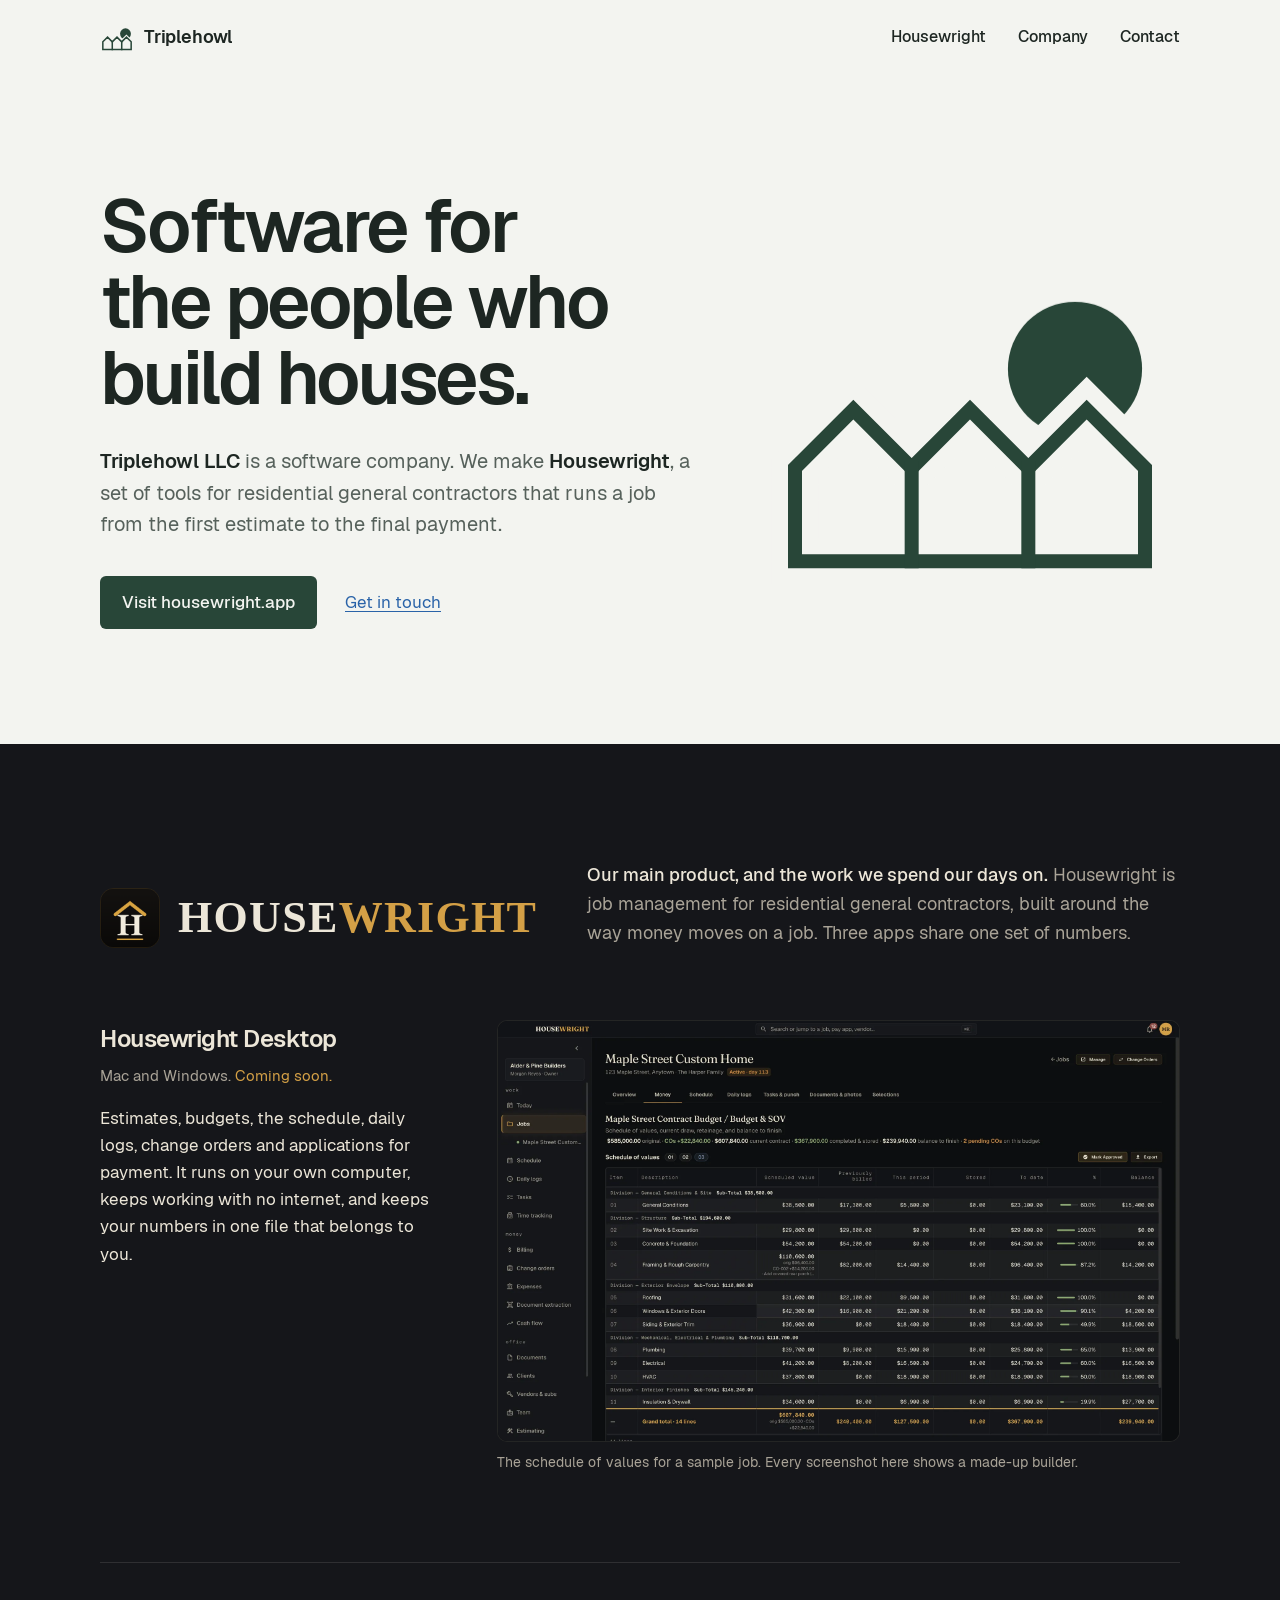
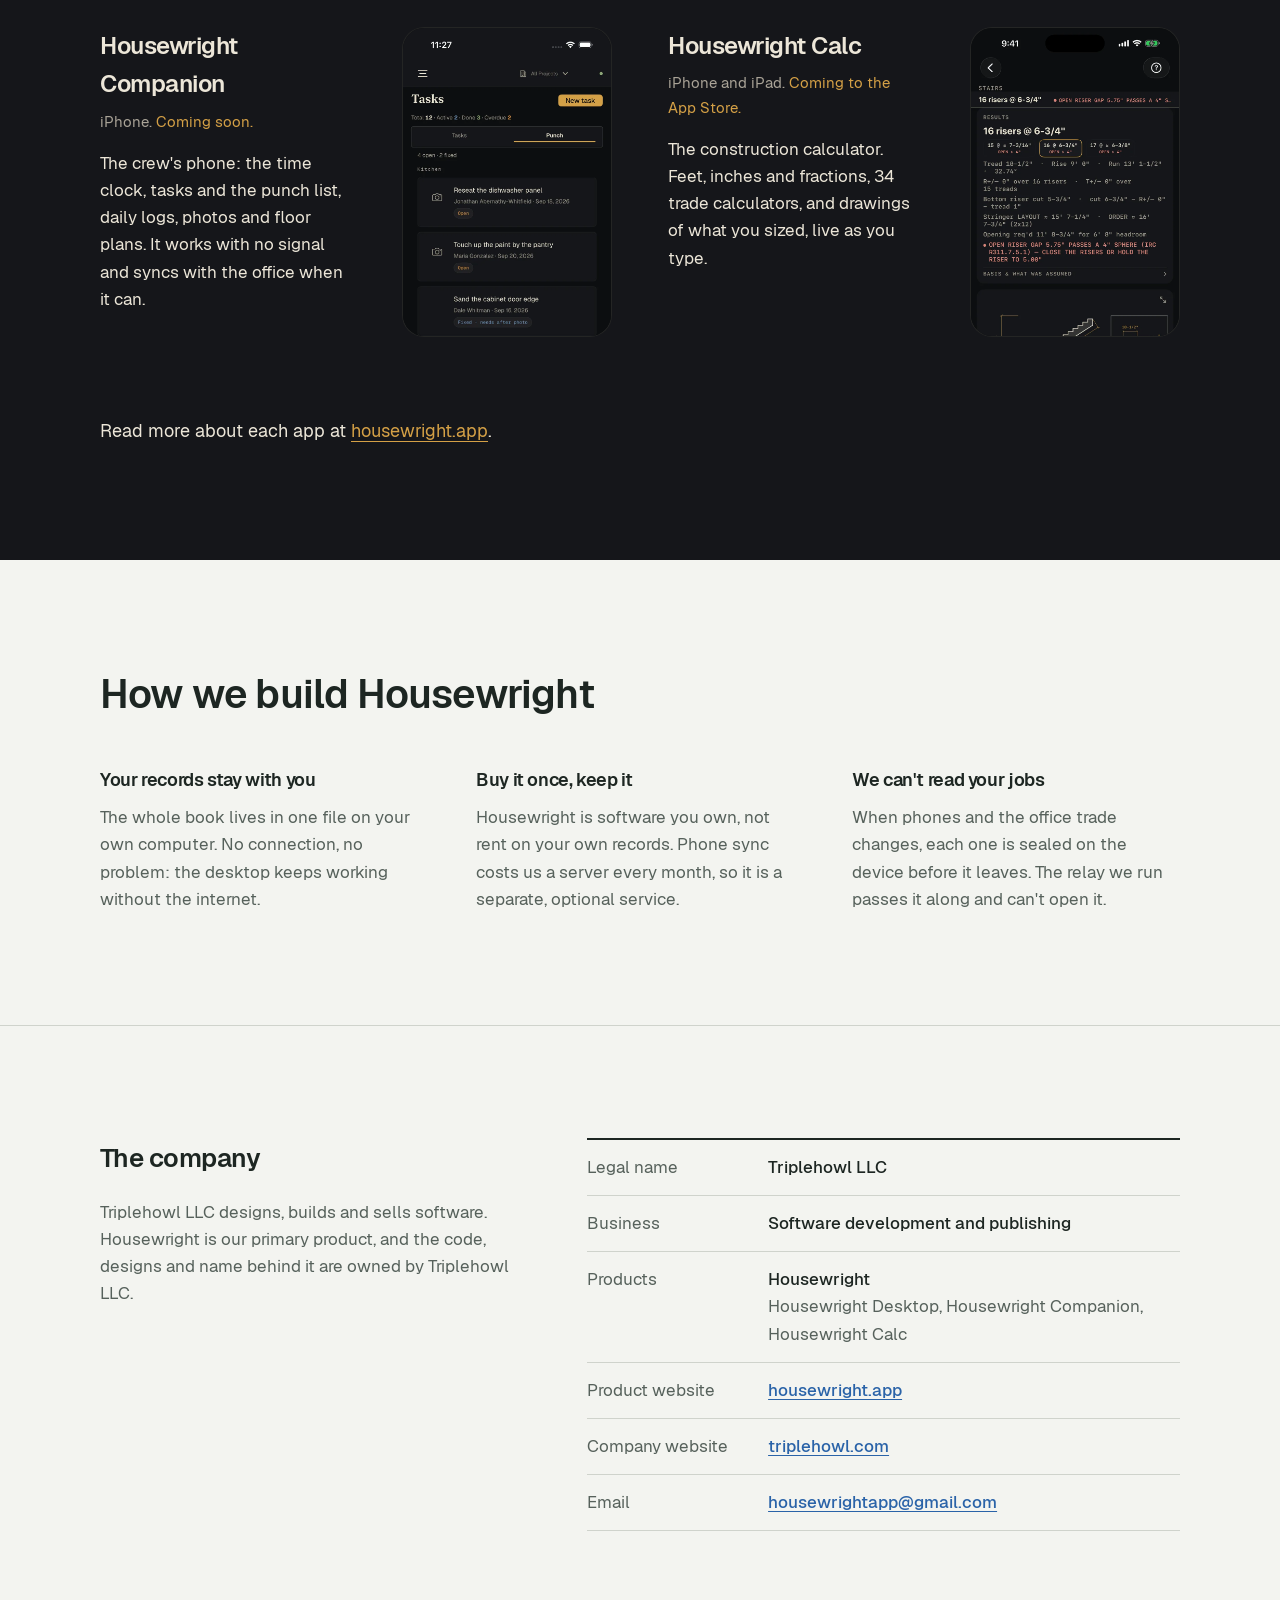
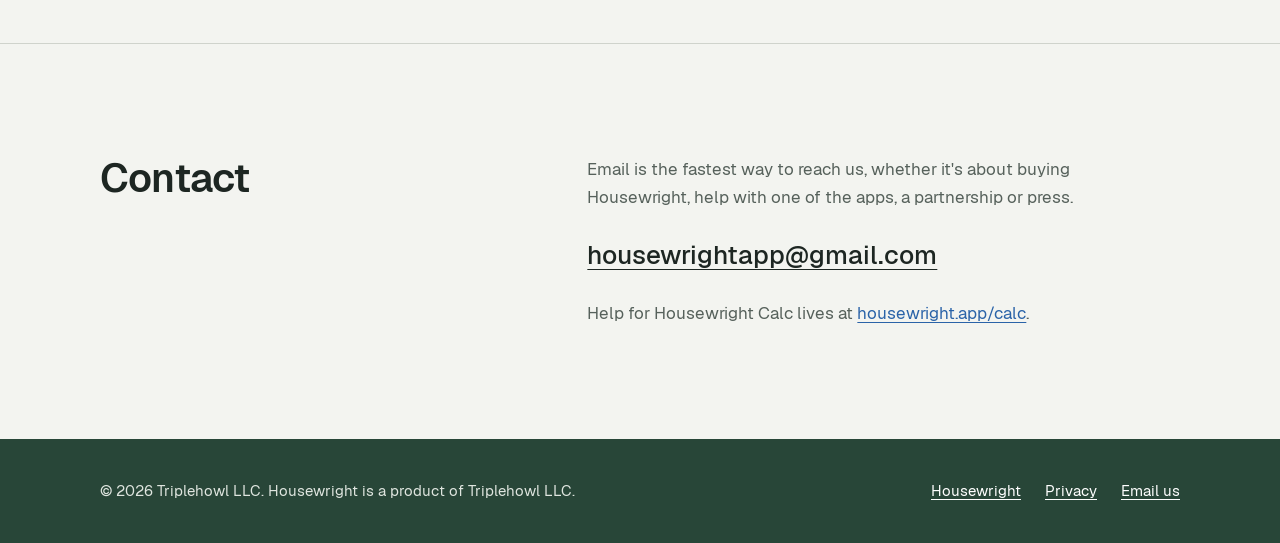
==== index.html @ fd51f8df "Triplehowl LLC company site Co-Authored-By: Claude Opus 5.5 <noreply@anthropic.com>" ====
<!doctype html>
<html lang="en">
<head>
<meta charset="utf-8">
<meta name="viewport" content="width=device-width, initial-scale=1">
<title>Triplehowl LLC, makers of Housewright</title>
<meta name="description" content="Triplehowl LLC is a software company. We make Housewright, job management software for residential general contractors.">
<link rel="canonical" href="https://www.triplehowl.com/">
<link rel="icon" href="assets/favicon.svg" type="image/svg+xml">
<meta property="og:type" content="website">
<meta property="og:site_name" content="Triplehowl LLC">
<meta property="og:title" content="Triplehowl LLC, makers of Housewright">
<meta property="og:description" content="Software for the people who build houses.">
<meta property="og:url" content="https://www.triplehowl.com/">
<link rel="stylesheet" href="assets/site.css">
<script type="application/ld+json">
{
  "@context": "https://schema.org",
  "@type": "Organization",
  "name": "Triplehowl LLC",
  "legalName": "Triplehowl LLC",
  "url": "https://www.triplehowl.com/",
  "email": "housewrightapp@gmail.com",
  "brand": { "@type": "Brand", "name": "Housewright", "url": "https://housewright.app/" }
}
</script>
</head>
<body>
<a class="skip" href="#main">Skip to content</a>

<header class="wrap top">
  <a class="brand" href="./" aria-label="Triplehowl LLC, home">
    <svg class="mark" viewBox="0 0 72 64" aria-hidden="true"><circle class="moon" cx="54" cy="25" r="11.5"/><path class="gap" d="M6 58V42L16 32L26 42L36 32L46 42L56 32L66 42V58Z"/><path class="roofs" d="M6 58V42L16 32L26 42L36 32L46 42L56 32L66 42V58Z"/><path class="walls" d="M26 42V58M46 42V58"/></svg>
    Triplehowl
  </a>
  <nav aria-label="Main">
    <a href="#housewright">Housewright</a>
    <a href="#company">Company</a>
    <a href="#contact">Contact</a>
  </nav>
</header>

<main id="main">
  <section class="wrap hero">
    <div>
      <h1>Software for the people who build houses.</h1>
      <p class="lead"><strong>Triplehowl LLC</strong> is a software company. We make <strong>Housewright</strong>, a set of tools for residential general contractors that runs a job from the first estimate to the final payment.</p>
      <div class="actions">
        <a class="button" href="https://housewright.app/">Visit housewright.app</a>
        <a href="#contact">Get in touch</a>
      </div>
    </div>
    <svg class="mark hero-mark" viewBox="0 0 72 64" role="img" aria-label="The Triplehowl mark: three houses with the moon rising behind them">
      <circle class="moon" cx="54" cy="25" r="11.5"/><path class="gap" d="M6 58V42L16 32L26 42L36 32L46 42L56 32L66 42V58Z"/>
      <path class="roofs" pathLength="1" d="M6 58V42L16 32L26 42L36 32L46 42L56 32L66 42V58Z"/>
      <path class="walls" pathLength="1" d="M26 42V58M46 42V58"/>
    </svg>
  </section>

  <section class="hw" id="housewright" aria-labelledby="hw-title">
    <div class="wrap">
      <div class="hw-intro">
        <div class="hw-head">
          <img src="assets/img/housewright-icon.png" width="60" height="60" alt="">
          <h2 class="wordmark" id="hw-title">House<span>wright</span></h2>
        </div>
        <p><strong>Our main product, and the work we spend our days on.</strong> Housewright is job management for residential general contractors, built around the way money moves on a job. Three apps share one set of numbers.</p>
      </div>

      <article class="product product-desktop">
        <div>
          <h3>Housewright Desktop</h3>
          <p class="meta">Mac and Windows. <span class="soon">Coming soon.</span></p>
          <p class="desc">Estimates, budgets, the schedule, daily logs, change orders and applications for payment. It runs on your own computer, keeps working with no internet, and keeps your numbers in one file that belongs to you.</p>
        </div>
        <div>
          <figure class="shot"><img src="assets/img/hw-desktop-sov.webp" width="2200" height="1358" alt="Housewright Desktop showing the schedule of values for a sample custom home: scheduled value, previous billing, this period and balance to finish for each line."></figure>
          <p class="caption">The schedule of values for a sample job. Every screenshot here shows a made-up builder.</p>
        </div>
      </article>

      <div class="phones">
        <article class="product product-phone">
          <div>
            <h3>Housewright Companion</h3>
            <p class="meta">iPhone. <span class="soon">Coming soon.</span></p>
            <p class="desc">The crew's phone: the time clock, tasks and the punch list, daily logs, photos and floor plans. It works with no signal and syncs with the office when it can.</p>
          </div>
          <figure class="shot"><img src="assets/img/hw-companion-punch.webp" width="800" height="1739" loading="lazy" alt="Housewright Companion on iPhone showing a punch list grouped by room."></figure>
        </article>
        <article class="product product-phone">
          <div>
            <h3>Housewright Calc</h3>
            <p class="meta">iPhone and iPad. <span class="soon">Coming to the App Store.</span></p>
            <p class="desc">The construction calculator. Feet, inches and fractions, 34 trade calculators, and drawings of what you sized, live as you type.</p>
          </div>
          <figure class="shot"><img src="assets/img/hw-calc-stairs.webp" width="800" height="1738" loading="lazy" alt="Housewright Calc on iPhone laying out a stair: 16 risers at 6-3/4 inches, with the stringer drawn and dimensioned."></figure>
        </article>
      </div>

      <p class="hw-more">Read more about each app at <a href="https://housewright.app/">housewright.app</a>.</p>
    </div>
  </section>

  <section class="section" aria-labelledby="how-title">
    <div class="wrap">
      <h2 id="how-title">How we build Housewright</h2>
      <div class="beliefs">
        <div>
          <h3>Your records stay with you</h3>
          <p>The whole book lives in one file on your own computer. No connection, no problem: the desktop keeps working without the internet.</p>
        </div>
        <div>
          <h3>Buy it once, keep it</h3>
          <p>Housewright is software you own, not rent on your own records. Phone sync costs us a server every month, so it is a separate, optional service.</p>
        </div>
        <div>
          <h3>We can't read your jobs</h3>
          <p>When phones and the office trade changes, each one is sealed on the device before it leaves. The relay we run passes it along and can't open it.</p>
        </div>
      </div>
    </div>
  </section>

  <section class="section" id="company" aria-labelledby="company-title">
    <div class="wrap company">
      <div class="intro">
        <h2 id="company-title">The company</h2>
        <p>Triplehowl LLC designs, builds and sells software. Housewright is our primary product, and the code, designs and name behind it are owned by Triplehowl LLC.</p>
      </div>
      <dl class="record">
        <div><dt>Legal name</dt><dd>Triplehowl LLC</dd></div>
        <div><dt>Business</dt><dd>Software development and publishing</dd></div>
        <div><dt>Products</dt><dd>Housewright<span>Housewright Desktop, Housewright Companion, Housewright Calc</span></dd></div>
        <div><dt>Product website</dt><dd><a href="https://housewright.app/">housewright.app</a></dd></div>
        <div><dt>Company website</dt><dd><a href="https://www.triplehowl.com/">triplehowl.com</a></dd></div>
        <div><dt>Email</dt><dd><a href="mailto:housewrightapp@gmail.com">housewrightapp@gmail.com</a></dd></div>
      </dl>
    </div>
  </section>

  <section class="section" id="contact" aria-labelledby="contact-title">
    <div class="wrap contact">
      <h2 id="contact-title">Contact</h2>
      <div>
        <p>Email is the fastest way to reach us, whether it's about buying Housewright, help with one of the apps, a partnership or press.</p>
        <a class="email" href="mailto:housewrightapp@gmail.com">housewrightapp@gmail.com</a>
        <p style="margin-top:24px">Help for Housewright Calc lives at <a href="https://housewright.app/calc/">housewright.app/calc</a>.</p>
      </div>
    </div>
  </section>
</main>

<footer class="foot">
  <div class="wrap">
    <p>© 2026 Triplehowl LLC. Housewright is a product of Triplehowl LLC.</p>
    <ul>
      <li><a href="https://housewright.app/">Housewright</a></li>
      <li><a href="privacy.html">Privacy</a></li>
      <li><a href="mailto:housewrightapp@gmail.com">Email us</a></li>
    </ul>
  </div>
</footer>
</body>
</html>
---- assets/site.css ----
@font-face { font-family: "Geist"; src: url("fonts/Geist-400.woff2") format("woff2"); font-weight: 400; font-display: swap; }
@font-face { font-family: "Geist"; src: url("fonts/Geist-500.woff2") format("woff2"); font-weight: 500; font-display: swap; }
@font-face { font-family: "Geist"; src: url("fonts/Geist-600.woff2") format("woff2"); font-weight: 600; font-display: swap; }

:root {
  --paper: #f3f4f0;
  --ink: #1d2622;
  --spruce: #284638;
  --muted: #56615b;
  --rule: #cfd3cc;
  --chalk: #2a63a8;
  /* Housewright's own palette, used only inside its section */
  --hw-bg: #15161a;
  --hw-raise: #1d1e23;
  --hw-text: #ece6d8;
  --hw-muted: #a9a397;
  --hw-ochre: #d4a046;
  --gutter: clamp(16px, 4vw, 40px);
  --max: 1160px;
}

*, *::before, *::after { box-sizing: border-box; }
html { -webkit-text-size-adjust: 100%; scroll-behavior: smooth; }
body {
  margin: 0;
  background: var(--paper);
  color: var(--ink);
  font: 400 1.0625rem/1.6 "Geist", system-ui, -apple-system, "Segoe UI", sans-serif;
  -webkit-font-smoothing: antialiased;
}
img { display: block; max-width: 100%; height: auto; }
a { color: var(--chalk); text-underline-offset: 0.2em; text-decoration-thickness: 1px; }
a:hover { text-decoration-thickness: 2px; }
:focus-visible { outline: 2px solid var(--chalk); outline-offset: 3px; border-radius: 2px; }
h1, h2, h3 { margin: 0; font-weight: 600; letter-spacing: -0.02em; text-wrap: balance; }
p { margin: 0; }

.wrap { max-width: var(--max); margin: 0 auto; padding-inline: var(--gutter); }

.skip { position: absolute; left: -999px; top: 8px; background: var(--ink); color: var(--paper); padding: 8px 14px; z-index: 10; }
.skip:focus { left: 8px; }

/* Header */
.top { display: flex; align-items: center; justify-content: space-between; gap: 24px; padding-block: 22px; }
.brand { display: inline-flex; align-items: center; gap: 10px; color: var(--ink); text-decoration: none; font-weight: 600; font-size: 1.125rem; letter-spacing: -0.01em; }
.brand svg { width: 34px; height: auto; }
.top nav { display: flex; gap: clamp(14px, 3vw, 32px); }
.top nav a { color: var(--ink); text-decoration: none; font-weight: 500; font-size: 0.975rem; }
.top nav a:hover { color: var(--chalk); }

/* The mark: three houses and the moon behind them */
.mark .moon { fill: var(--spruce); }
.mark .roofs, .mark .walls { fill: none; stroke: var(--spruce); stroke-width: 3.2; stroke-linejoin: miter; stroke-linecap: square; }
/* the paper-colored line under the roofs cuts the moon, so the roof reads in front of it */
.mark .gap { fill: var(--paper); stroke: var(--paper); stroke-width: 8; stroke-linejoin: miter; }

/* Hero */
.hero { display: grid; grid-template-columns: minmax(0, 7fr) minmax(0, 5fr); align-items: center; gap: 48px; padding-block: clamp(48px, 9vw, 120px) clamp(56px, 9vw, 128px); }
.hero h1 { font-size: clamp(2.5rem, 6.2vw, 4.6rem); line-height: 1.03; letter-spacing: -0.035em; max-width: 13ch; }
.lead { margin-top: 28px; font-size: clamp(1.125rem, 1.6vw, 1.3rem); line-height: 1.55; color: var(--muted); max-width: 36em; }
.lead strong { color: var(--ink); font-weight: 600; }
.actions { margin-top: 36px; display: flex; flex-wrap: wrap; align-items: center; gap: 14px 28px; }
.button { display: inline-block; background: var(--spruce); color: var(--paper); text-decoration: none; font-weight: 500; padding: 13px 22px; border-radius: 6px; }
.button:hover { background: var(--ink); }
.hero-mark { width: 100%; max-width: 420px; justify-self: end; }
.hero-mark .roofs, .hero-mark .walls { stroke-width: 2.4; }

@media (prefers-reduced-motion: no-preference) {
  .hero-mark .roofs, .hero-mark .walls { stroke-dasharray: 1; stroke-dashoffset: 1; animation: scribe 1.5s cubic-bezier(.65, 0, .25, 1) .25s forwards; }
  .hero-mark .walls { animation-delay: 1.35s; animation-duration: .5s; }
  .hero-mark .moon { opacity: 0; transform: translateY(9px); transform-box: fill-box; animation: rise 1.1s cubic-bezier(.2, .7, .2, 1) 1.5s forwards; }
}
@keyframes scribe { to { stroke-dashoffset: 0; } }
@keyframes rise { to { opacity: 1; transform: none; } }

/* Housewright */
.hw { background: var(--hw-bg); color: var(--hw-text); padding-block: clamp(64px, 9vw, 120px); }
.hw a { color: var(--hw-ochre); }
.hw :focus-visible { outline-color: var(--hw-ochre); }
.hw-head { display: flex; align-items: center; gap: 18px; }
.hw-head img { width: 60px; height: 60px; border-radius: 14px; }
.wordmark { font: 700 clamp(1.9rem, 4vw, 2.75rem)/1 Georgia, "Times New Roman", serif; letter-spacing: 0.03em; text-transform: uppercase; }
.wordmark span { color: var(--hw-ochre); }
.hw-intro { display: grid; grid-template-columns: minmax(0, 5fr) minmax(0, 7fr); gap: 32px 64px; align-items: end; margin-bottom: clamp(40px, 6vw, 72px); }
.hw-intro p { color: var(--hw-muted); font-size: 1.15rem; max-width: 38em; }
.hw-intro p strong { color: var(--hw-text); font-weight: 500; }

.product { display: grid; gap: 28px 56px; }
.product h3 { font-size: 1.5rem; }
.meta { margin-top: 6px; color: var(--hw-muted); font-size: 0.95rem; }
.meta .soon { color: var(--hw-ochre); }
.product .desc { margin-top: 16px; color: var(--hw-text); max-width: 34em; }
.shot { margin: 0; border-radius: 10px; overflow: hidden; border: 1px solid rgba(236, 230, 216, 0.1); background: #0d0e10; }
.product-desktop { grid-template-columns: minmax(0, 4fr) minmax(0, 8fr); align-items: start; }
.phones { display: grid; grid-template-columns: 1fr 1fr; gap: 56px; margin-top: clamp(48px, 7vw, 88px); padding-top: clamp(40px, 6vw, 64px); border-top: 1px solid rgba(236, 230, 216, 0.12); }
.product-phone { grid-template-columns: minmax(0, 1fr) minmax(150px, 210px); align-items: start; }
.product-phone .shot { border-radius: 22px; aspect-ratio: 800 / 1180; }
.product-phone .shot img { width: 100%; height: 100%; object-fit: cover; object-position: top; }
.caption { margin-top: 10px; font-size: 0.85rem; color: var(--hw-muted); }
.hw-more { margin-top: clamp(48px, 7vw, 80px); font-size: 1.1rem; }

/* How we build it */
.section { padding-block: clamp(64px, 9vw, 112px); }
.section + .section { border-top: 1px solid var(--rule); }
.section > .wrap > h2 { font-size: clamp(1.75rem, 3.2vw, 2.5rem); line-height: 1.12; max-width: 20ch; }
.beliefs { display: grid; grid-template-columns: repeat(3, minmax(0, 1fr)); gap: 40px 48px; margin-top: 48px; }
.beliefs h3 { font-size: 1.15rem; }
.beliefs p { margin-top: 10px; color: var(--muted); }

/* Company record */
.company { display: grid; grid-template-columns: minmax(0, 5fr) minmax(0, 7fr); gap: 40px 64px; }
.company .intro p { margin-top: 20px; color: var(--muted); max-width: 32em; }
.record { margin: 0; border-top: 2px solid var(--ink); }
.record div { display: grid; grid-template-columns: minmax(130px, 2fr) minmax(0, 5fr); gap: 16px; padding-block: 14px; border-bottom: 1px solid var(--rule); }
.record dt { color: var(--muted); }
.record dd { margin: 0; font-weight: 500; overflow-wrap: anywhere; }
.record dd span { display: block; font-weight: 400; color: var(--muted); }

/* Contact */
.contact { display: grid; grid-template-columns: minmax(0, 5fr) minmax(0, 7fr); gap: 32px 64px; align-items: start; }
.contact p { color: var(--muted); max-width: 34em; }
.contact p + p { margin-top: 16px; }
.email { display: inline-block; margin-top: 24px; font-size: clamp(1.25rem, 2.4vw, 1.6rem); font-weight: 500; color: var(--ink); overflow-wrap: anywhere; }

/* Footer */
.foot { background: var(--spruce); color: #dfe5df; padding-block: 40px; font-size: 0.95rem; }
.foot .wrap { display: flex; flex-wrap: wrap; justify-content: space-between; gap: 16px 32px; }
.foot a { color: #ffffff; }
.foot ul { list-style: none; margin: 0; padding: 0; display: flex; flex-wrap: wrap; gap: 8px 24px; }
.foot :focus-visible { outline-color: #ffffff; }

/* Plain document pages (privacy) */
.doc { padding-block: clamp(40px, 7vw, 96px); max-width: 44rem; }
.doc h1 { font-size: clamp(2.25rem, 5vw, 3.25rem); letter-spacing: -0.03em; }
.doc .updated { margin-top: 12px; color: var(--muted); }
.doc h2 { font-size: 1.25rem; margin-top: 40px; }
.doc p, .doc ul { margin-top: 12px; }
.doc li + li { margin-top: 6px; }

@media (max-width: 900px) {
  .hero { grid-template-columns: 1fr; gap: 32px; }
  .hero-mark { order: -1; justify-self: start; max-width: 160px; }
  .hw-intro, .product-desktop, .company, .contact { grid-template-columns: 1fr; }
  .phones { grid-template-columns: 1fr; gap: 56px; }
  .beliefs { grid-template-columns: 1fr; gap: 32px; }
}
@media (max-width: 520px) {
  .top { flex-direction: column; align-items: flex-start; gap: 12px; }
  .product-phone { grid-template-columns: 1fr; }
  .product-phone .shot { max-width: 240px; }
  .record div { grid-template-columns: 1fr; gap: 2px; }
}
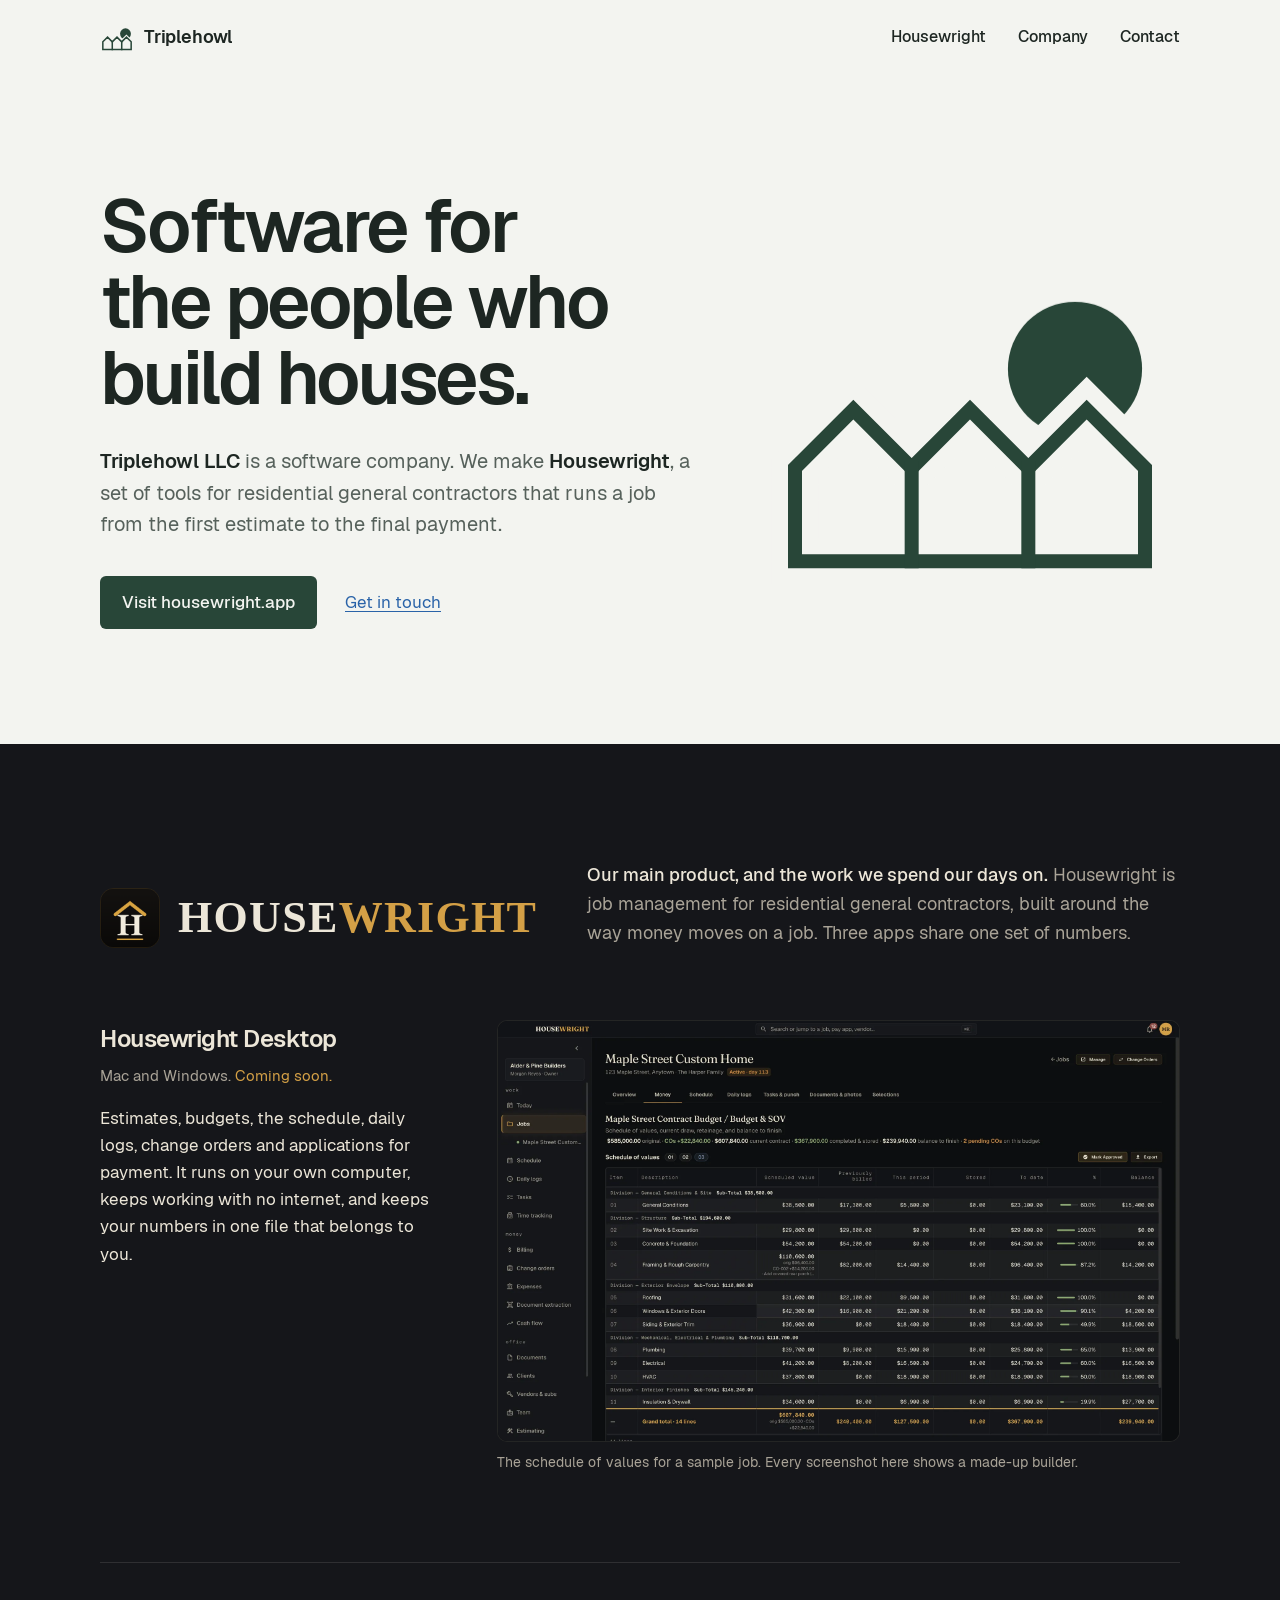
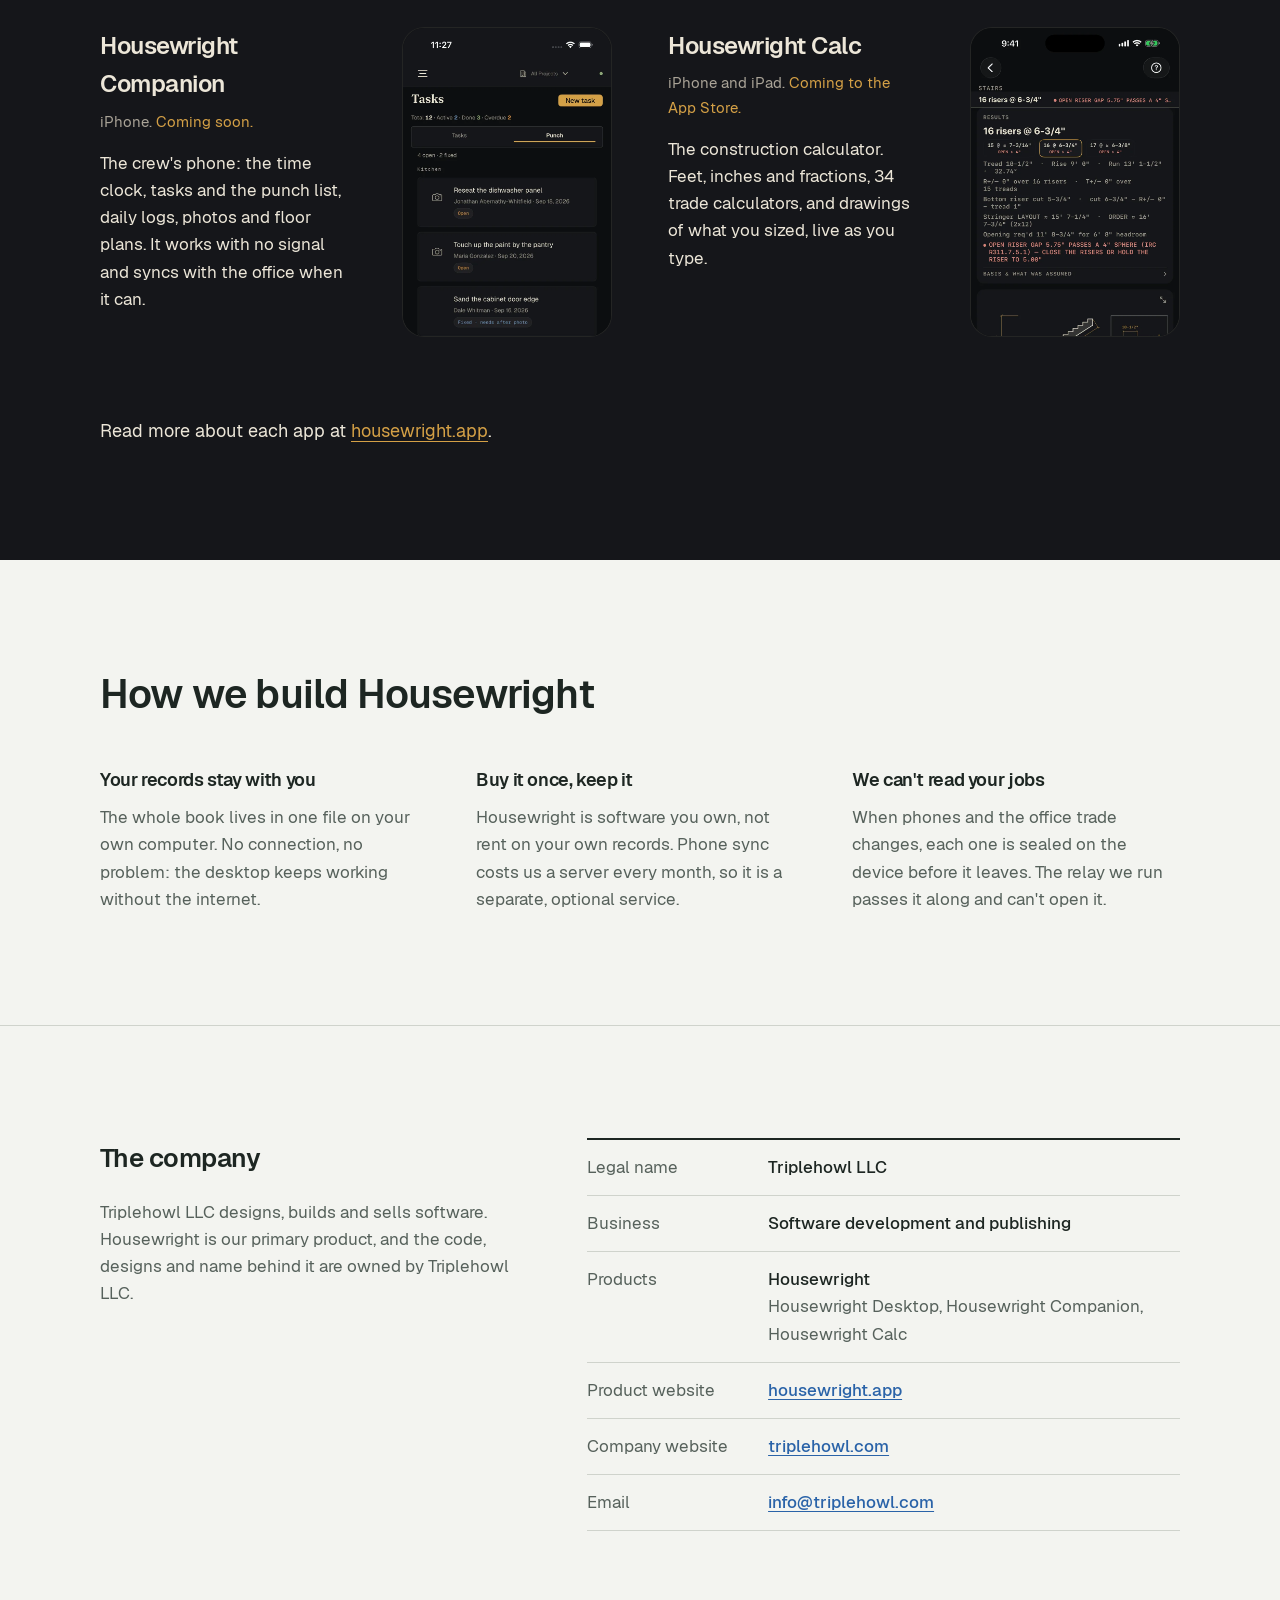
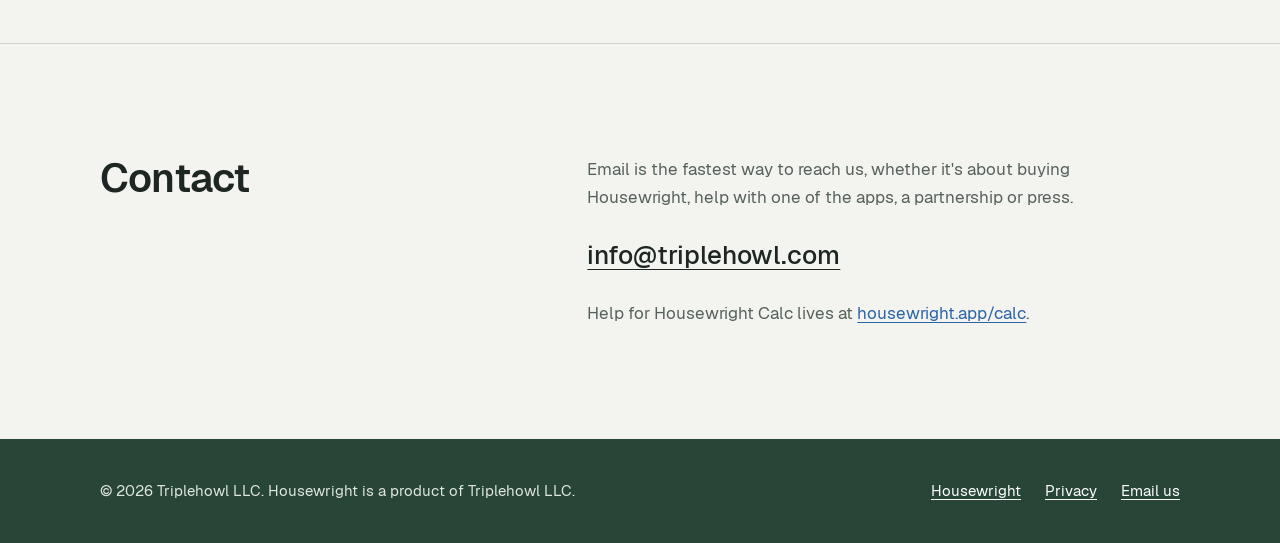
==== commit 5573425a: "Contact email is info@triplehowl.com Co-Authored-By: Claude Opus 5.5 <noreply@anthropic.com>" ====
--- a/index.html
+++ b/index.html
@@ -20,7 +20,7 @@
   "name": "Triplehowl LLC",
   "legalName": "Triplehowl LLC",
   "url": "https://www.triplehowl.com/",
-  "email": "housewrightapp@gmail.com",
+  "email": "info@triplehowl.com",
   "brand": { "@type": "Brand", "name": "Housewright", "url": "https://housewright.app/" }
 }
 </script>
@@ -134,7 +134,7 @@
         <div><dt>Products</dt><dd>Housewright<span>Housewright Desktop, Housewright Companion, Housewright Calc</span></dd></div>
         <div><dt>Product website</dt><dd><a href="https://housewright.app/">housewright.app</a></dd></div>
         <div><dt>Company website</dt><dd><a href="https://www.triplehowl.com/">triplehowl.com</a></dd></div>
-        <div><dt>Email</dt><dd><a href="mailto:housewrightapp@gmail.com">housewrightapp@gmail.com</a></dd></div>
+        <div><dt>Email</dt><dd><a href="mailto:info@triplehowl.com">info@triplehowl.com</a></dd></div>
       </dl>
     </div>
   </section>
@@ -144,7 +144,7 @@
       <h2 id="contact-title">Contact</h2>
       <div>
         <p>Email is the fastest way to reach us, whether it's about buying Housewright, help with one of the apps, a partnership or press.</p>
-        <a class="email" href="mailto:housewrightapp@gmail.com">housewrightapp@gmail.com</a>
+        <a class="email" href="mailto:info@triplehowl.com">info@triplehowl.com</a>
         <p style="margin-top:24px">Help for Housewright Calc lives at <a href="https://housewright.app/calc/">housewright.app/calc</a>.</p>
       </div>
     </div>
@@ -157,7 +157,7 @@
     <ul>
       <li><a href="https://housewright.app/">Housewright</a></li>
       <li><a href="privacy.html">Privacy</a></li>
-      <li><a href="mailto:housewrightapp@gmail.com">Email us</a></li>
+      <li><a href="mailto:info@triplehowl.com">Email us</a></li>
     </ul>
   </div>
 </footer>
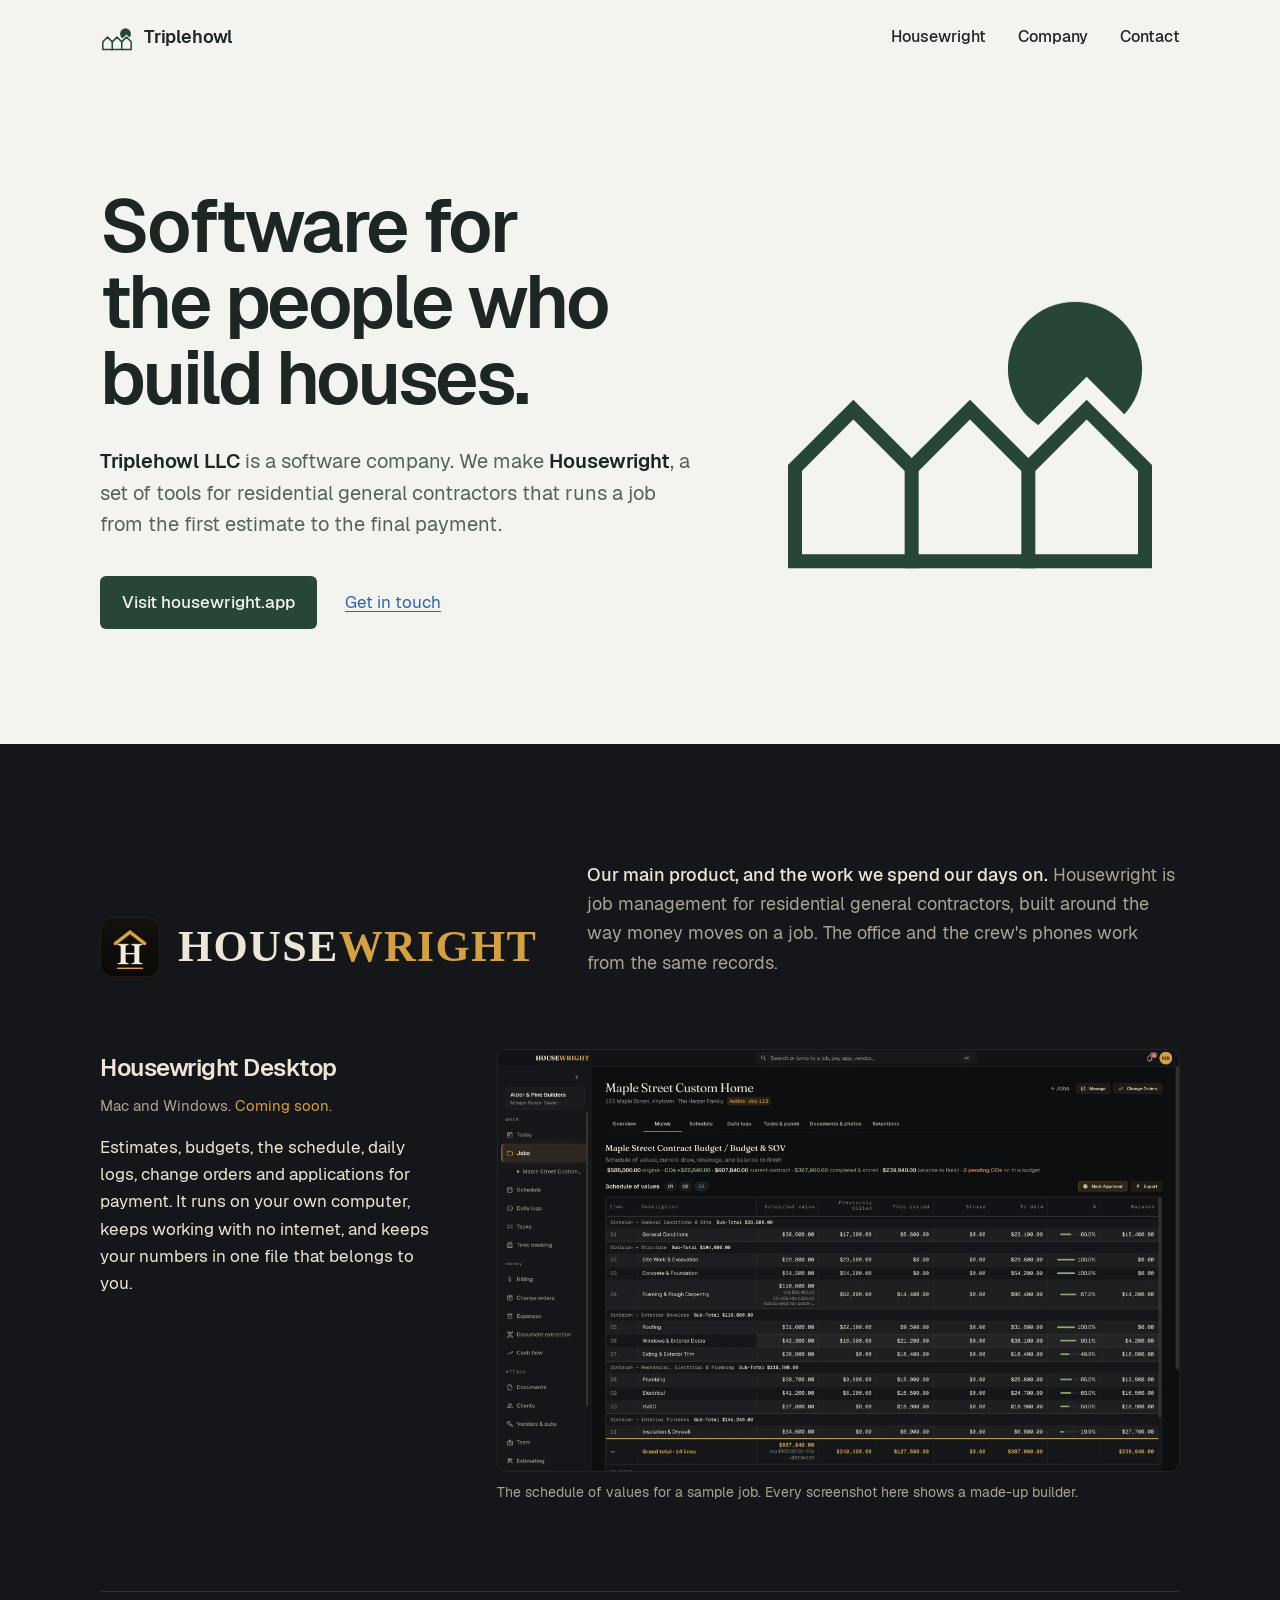
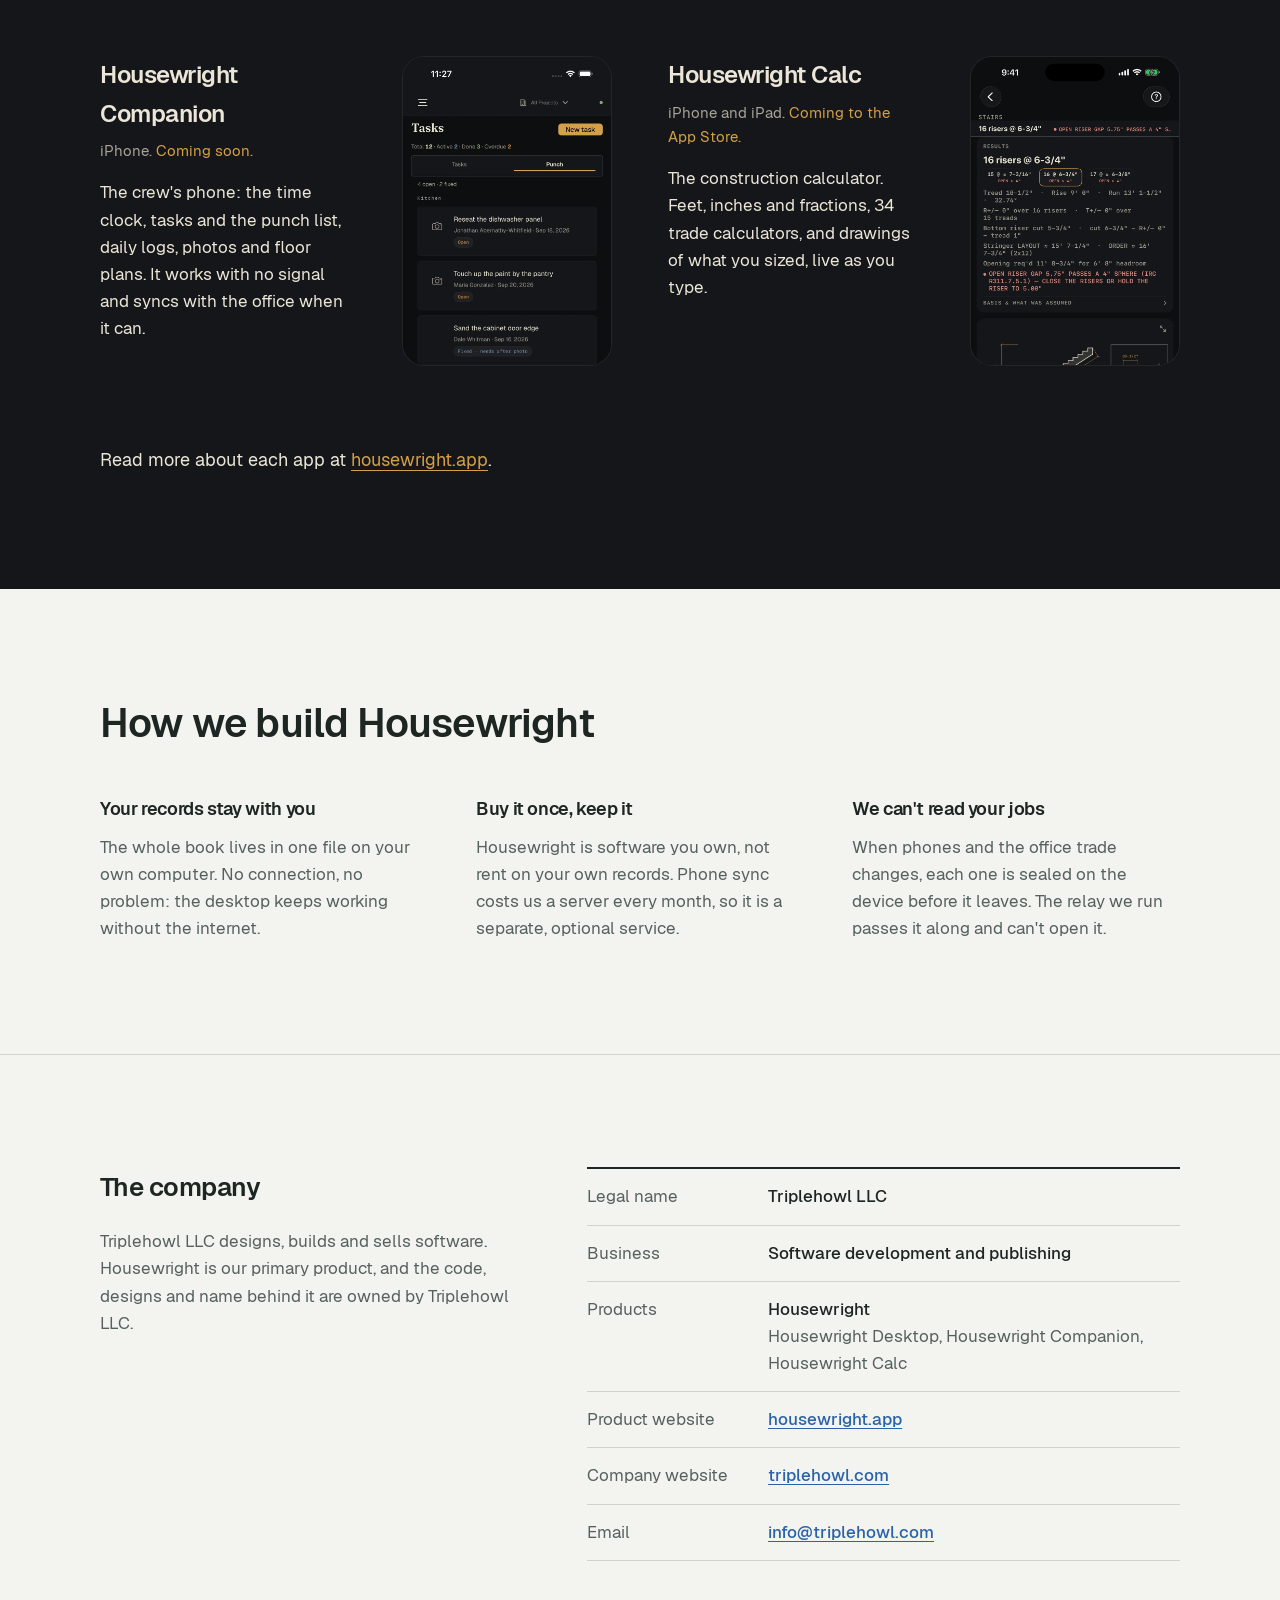
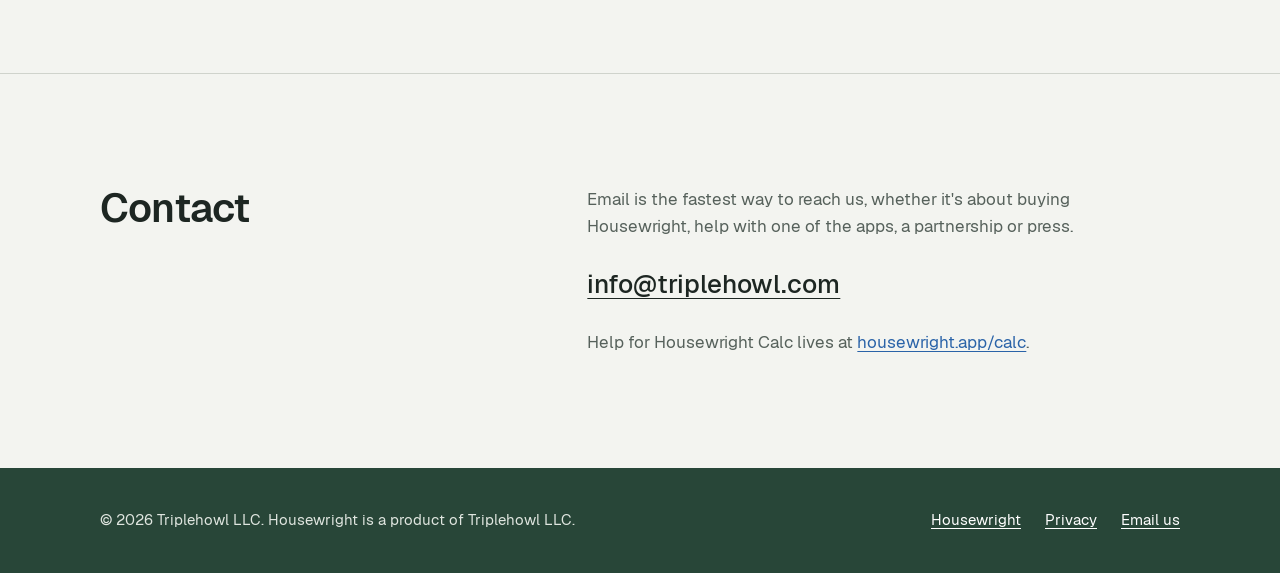
==== commit 9dfe630c: "Calc doesn't share job records; say what does Co-Authored-By: Claude Opus 5.5 <noreply@anthropic.com" ====
--- a/index.html
+++ b/index.html
@@ -64,7 +64,7 @@
           <img src="assets/img/housewright-icon.png" width="60" height="60" alt="">
           <h2 class="wordmark" id="hw-title">House<span>wright</span></h2>
         </div>
-        <p><strong>Our main product, and the work we spend our days on.</strong> Housewright is job management for residential general contractors, built around the way money moves on a job. Three apps share one set of numbers.</p>
+        <p><strong>Our main product, and the work we spend our days on.</strong> Housewright is job management for residential general contractors, built around the way money moves on a job. The office and the crew's phones work from the same records.</p>
       </div>
 
       <article class="product product-desktop">
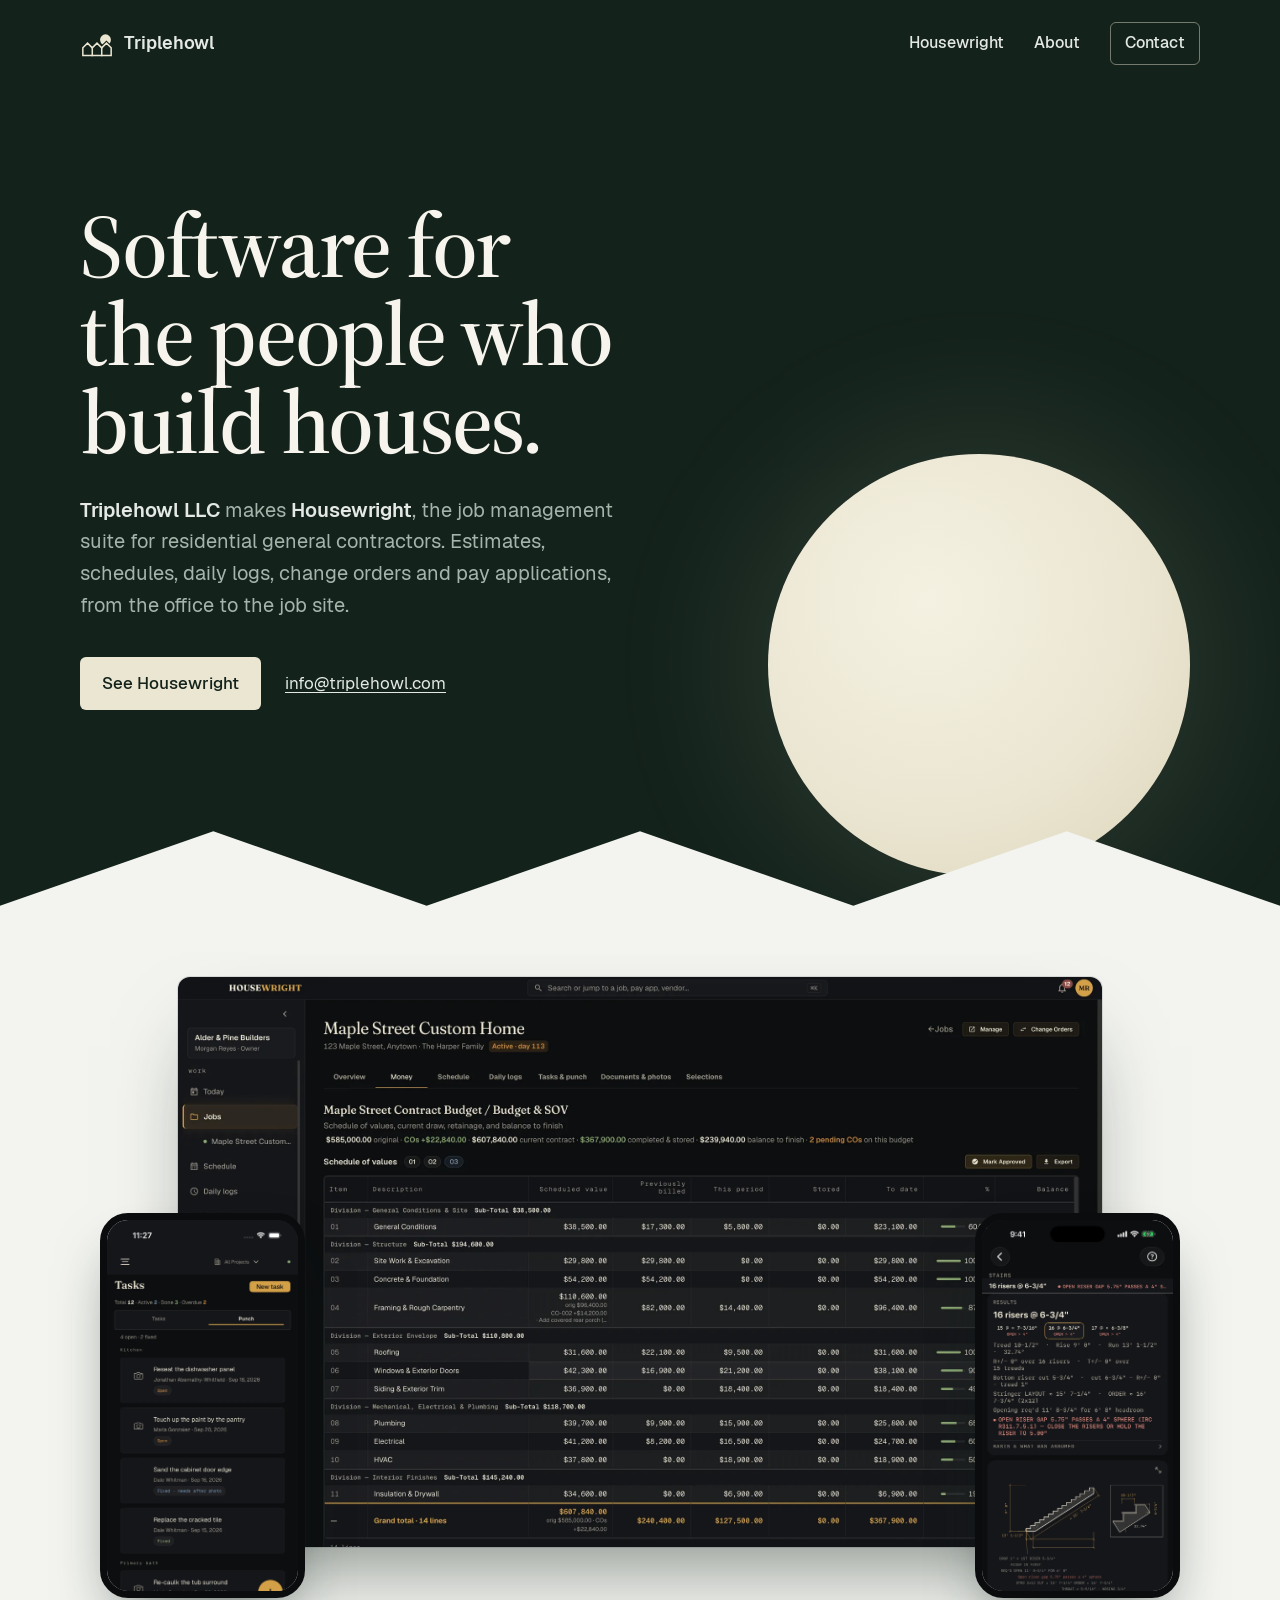
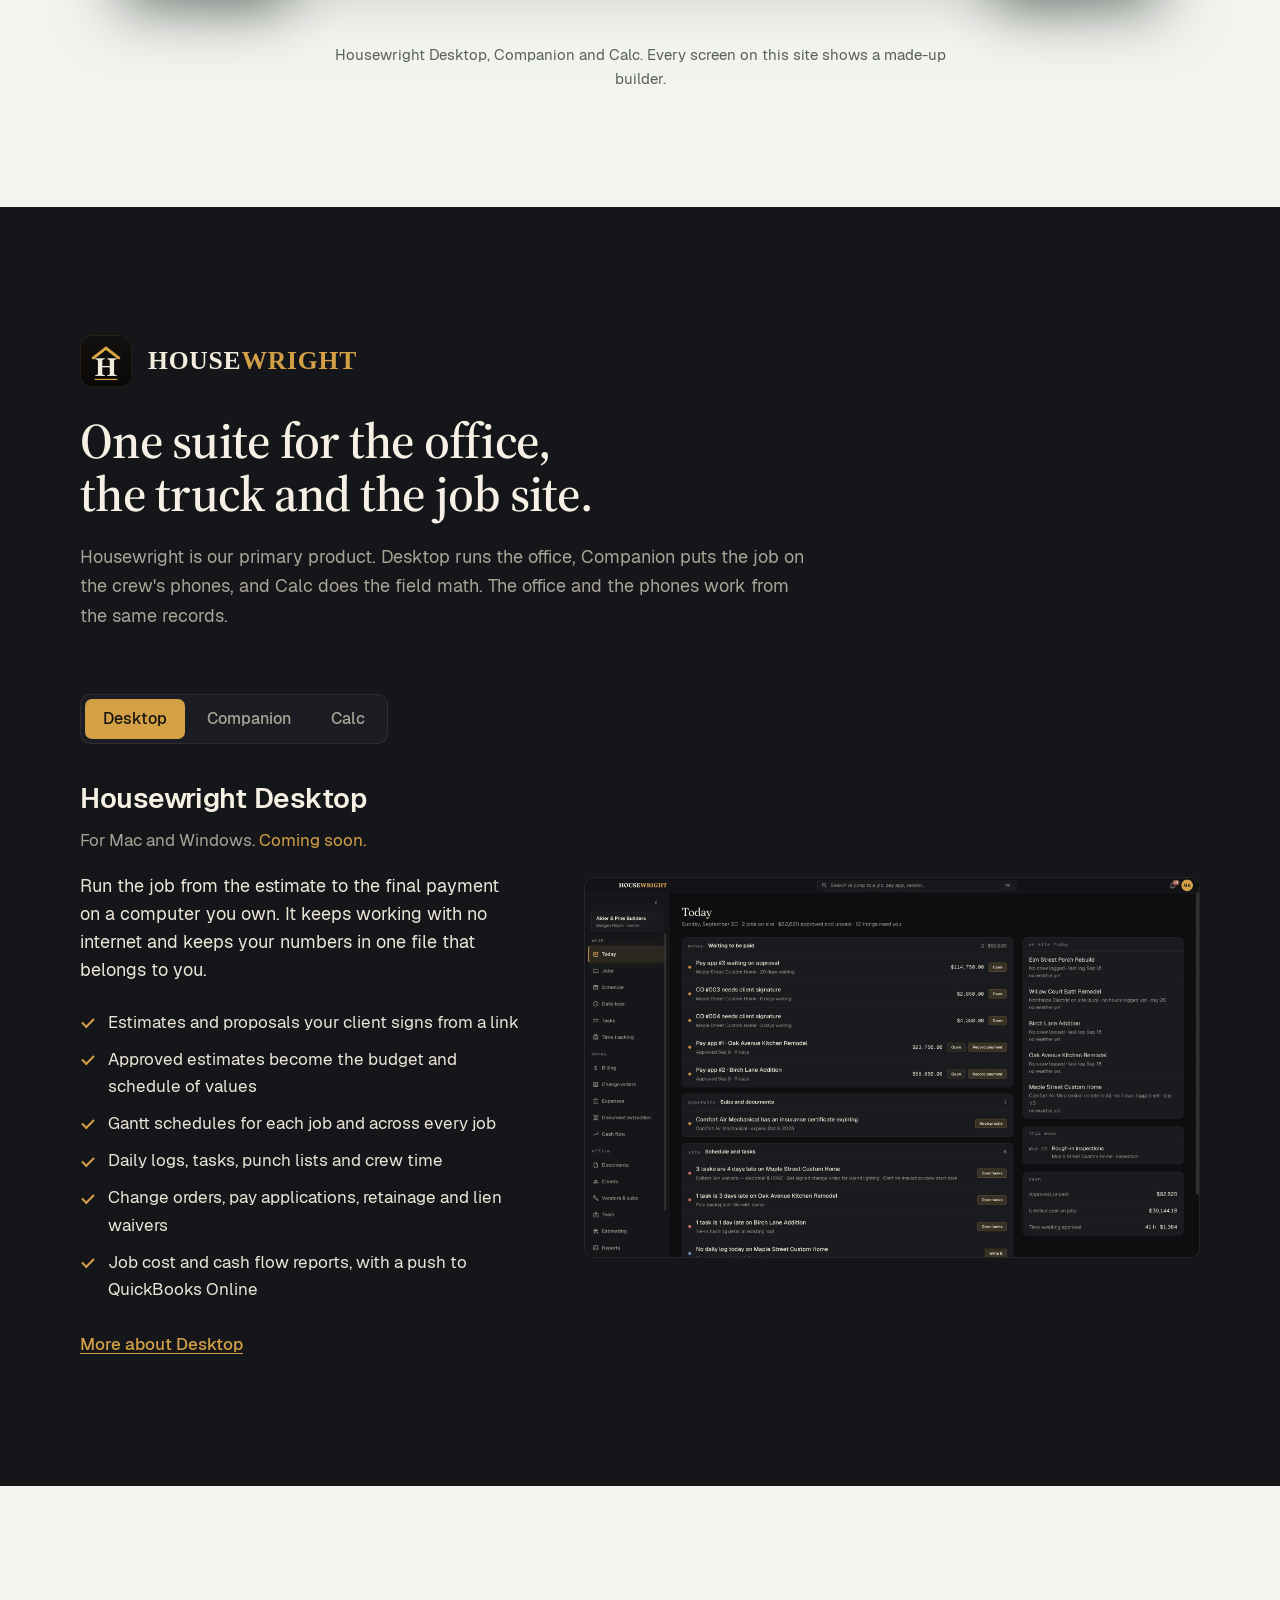
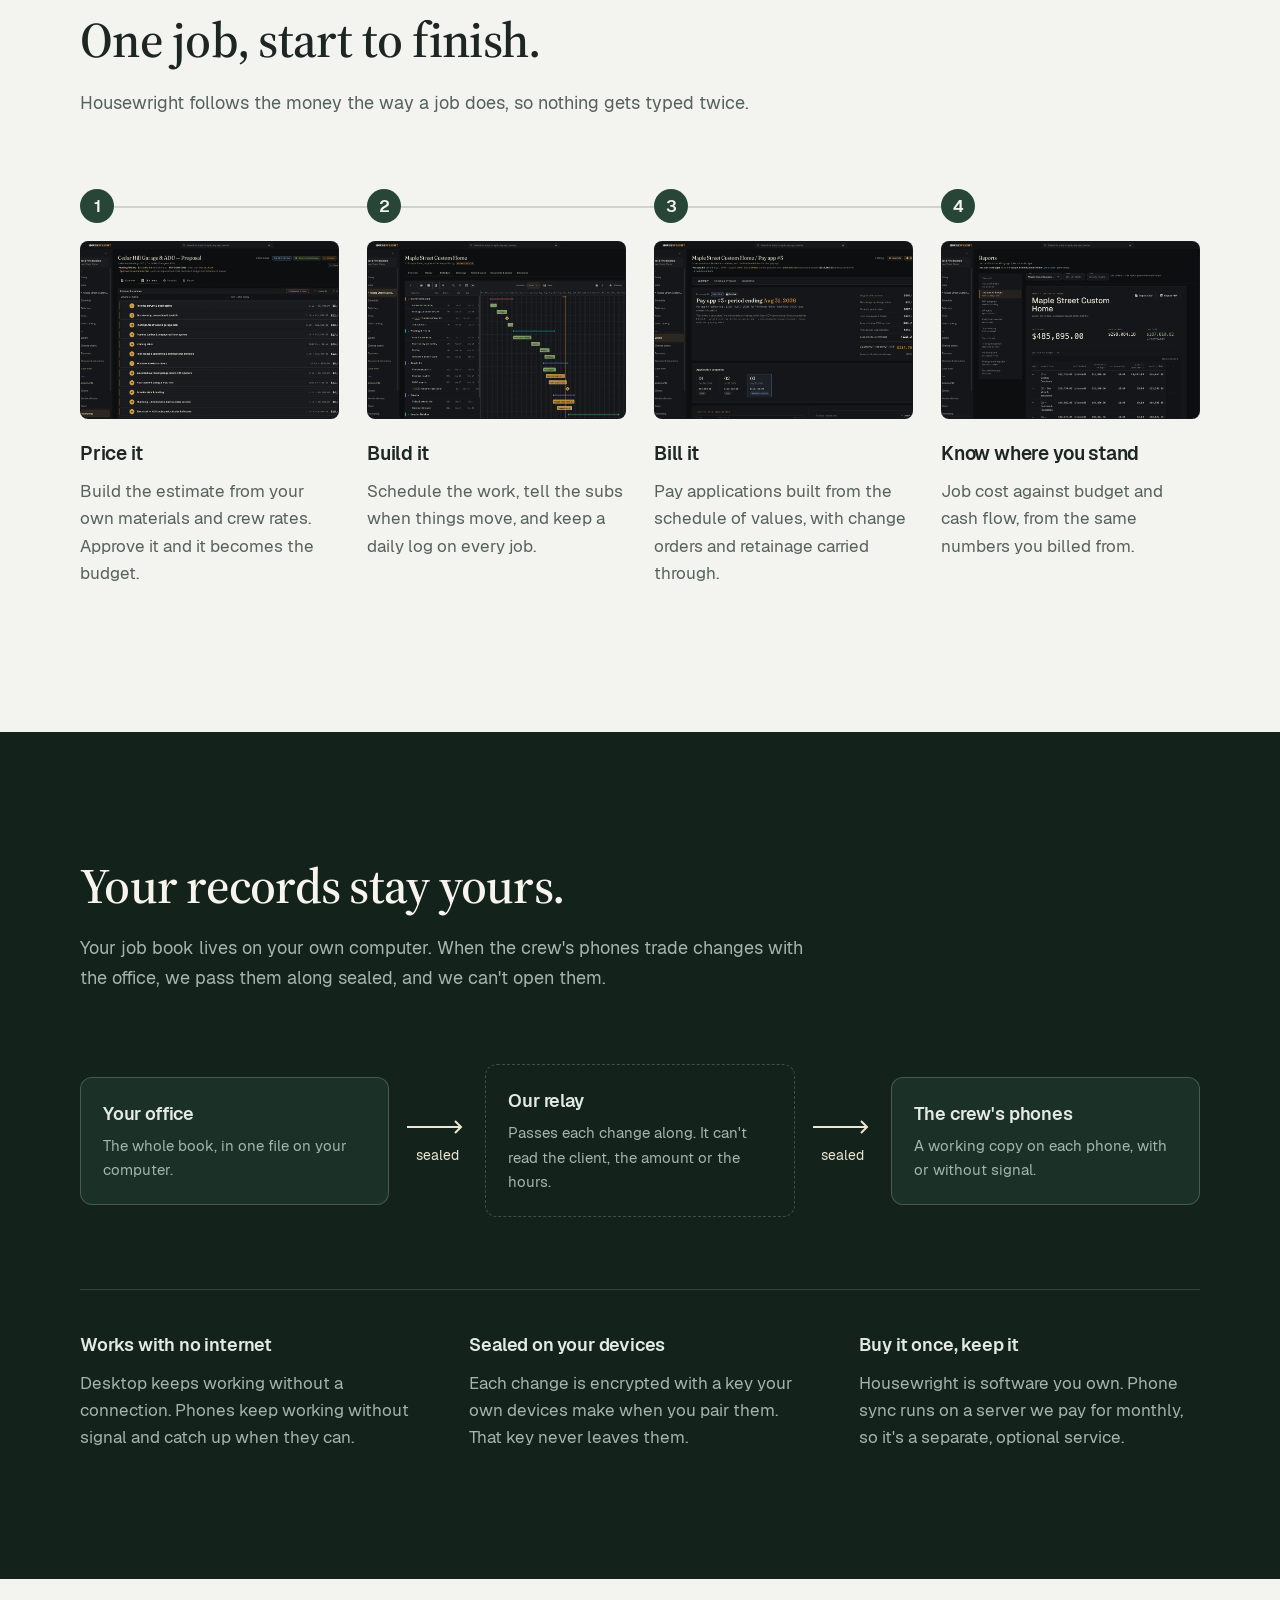
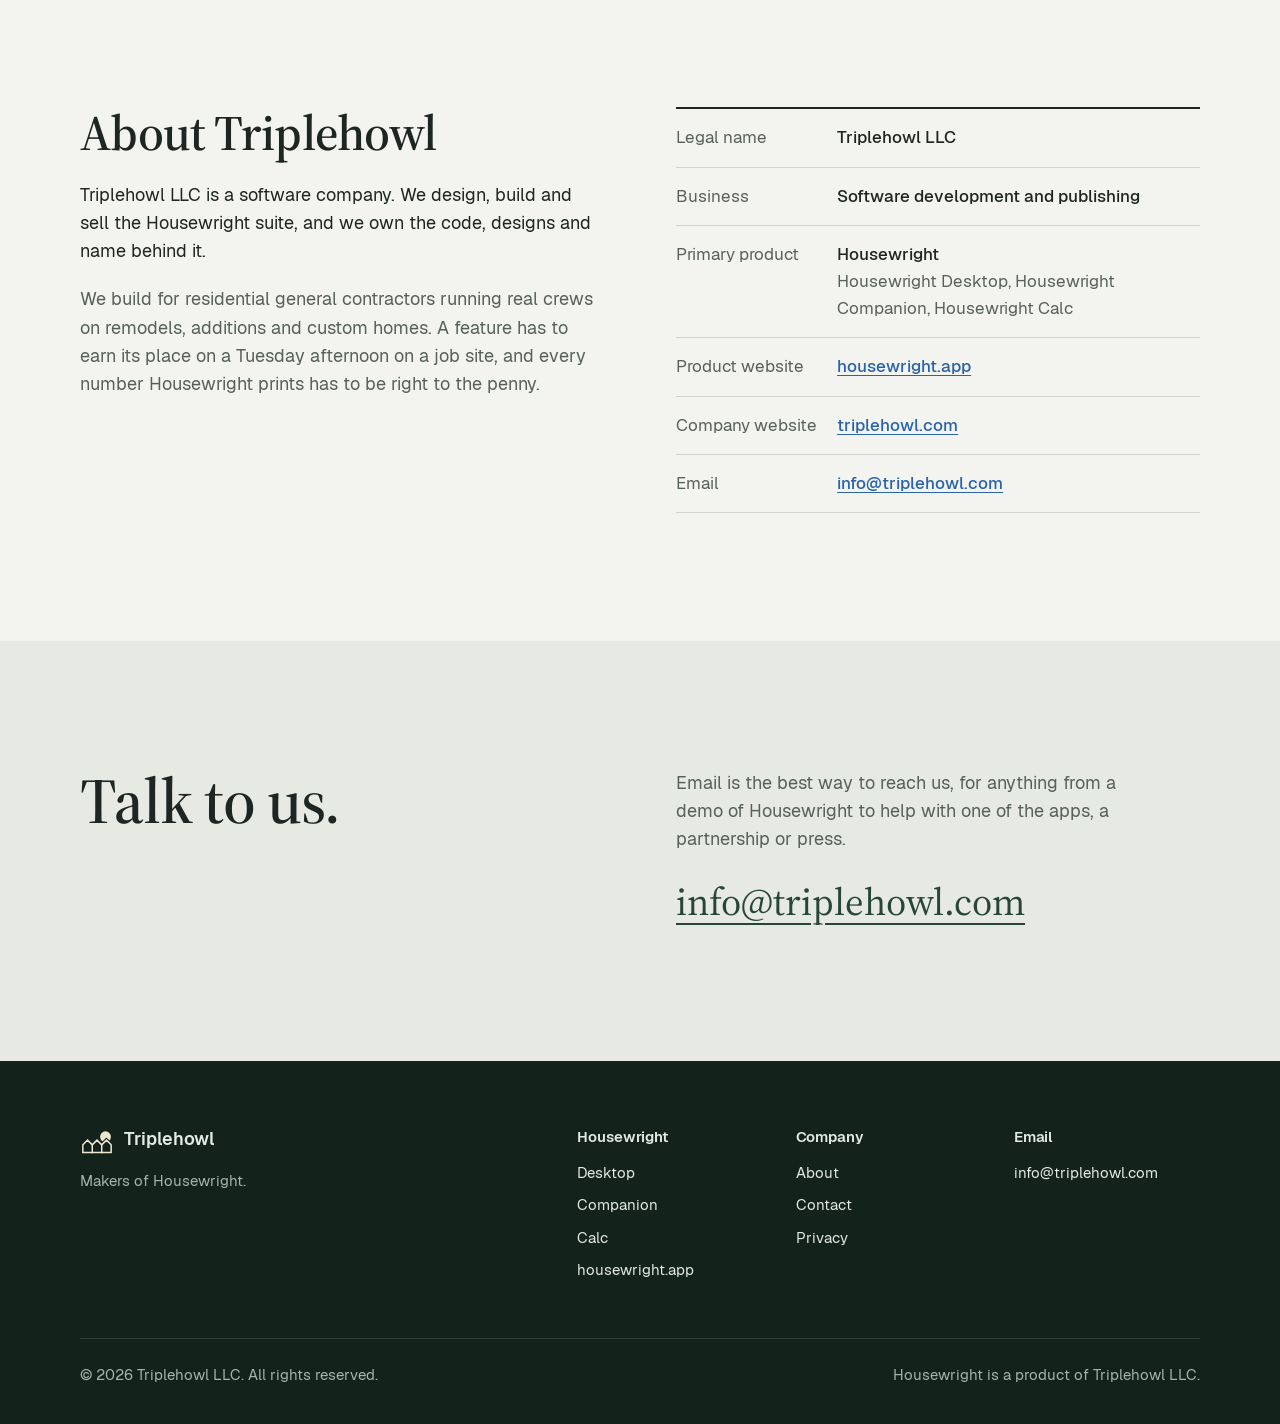
==== commit eb1488e3: "v2 demo: night-sky hero, app tour, start-to-finish, data band, about Co-Authored-By: Claude Opus 5.5" ====
--- a/index.html
+++ b/index.html
@@ -4,9 +4,10 @@
 <meta charset="utf-8">
 <meta name="viewport" content="width=device-width, initial-scale=1">
 <title>Triplehowl LLC, makers of Housewright</title>
-<meta name="description" content="Triplehowl LLC is a software company. We make Housewright, job management software for residential general contractors.">
+<meta name="description" content="Triplehowl LLC is a software company. We make Housewright, the job management suite for residential general contractors.">
 <link rel="canonical" href="https://www.triplehowl.com/">
 <link rel="icon" href="assets/favicon.svg" type="image/svg+xml">
+<meta name="theme-color" content="#13221b">
 <meta property="og:type" content="website">
 <meta property="og:site_name" content="Triplehowl LLC">
 <meta property="og:title" content="Triplehowl LLC, makers of Housewright">
@@ -24,114 +25,194 @@
   "brand": { "@type": "Brand", "name": "Housewright", "url": "https://housewright.app/" }
 }
 </script>
+<script src="assets/site.js" defer></script>
 </head>
 <body>
 <a class="skip" href="#main">Skip to content</a>
 
-<header class="wrap top">
-  <a class="brand" href="./" aria-label="Triplehowl LLC, home">
-    <svg class="mark" viewBox="0 0 72 64" aria-hidden="true"><circle class="moon" cx="54" cy="25" r="11.5"/><path class="gap" d="M6 58V42L16 32L26 42L36 32L46 42L56 32L66 42V58Z"/><path class="roofs" d="M6 58V42L16 32L26 42L36 32L46 42L56 32L66 42V58Z"/><path class="walls" d="M26 42V58M46 42V58"/></svg>
-    Triplehowl
-  </a>
-  <nav aria-label="Main">
-    <a href="#housewright">Housewright</a>
-    <a href="#company">Company</a>
-    <a href="#contact">Contact</a>
-  </nav>
-</header>
+<div class="night hero">
+  <header class="wrap top">
+    <a class="brand" href="./" aria-label="Triplehowl LLC, home">
+      <svg class="mark" viewBox="0 0 72 64" aria-hidden="true"><circle class="moon" cx="54" cy="25" r="11.5"/><path class="gap" d="M6 58V42L16 32L26 42L36 32L46 42L56 32L66 42V58Z"/><path class="roofs" d="M6 58V42L16 32L26 42L36 32L46 42L56 32L66 42V58Z"/><path class="walls" d="M26 42V58M46 42V58"/></svg>
+      Triplehowl
+    </a>
+    <nav aria-label="Main">
+      <a href="#housewright">Housewright</a>
+      <a href="#about">About</a>
+      <a class="nav-cta" href="#contact">Contact</a>
+    </nav>
+  </header>
+
+  <div class="wrap hero-body">
+    <h1>Software for the people who build houses.</h1>
+    <p class="lead"><strong>Triplehowl LLC</strong> makes <strong>Housewright</strong>, the job management suite for residential general contractors. Estimates, schedules, daily logs, change orders and pay applications, from the office to the job site.</p>
+    <div class="actions">
+      <a class="button button-moon" href="#housewright">See Housewright</a>
+      <a class="link-on-night" href="mailto:info@triplehowl.com">info@triplehowl.com</a>
+    </div>
+  </div>
+
+  <div class="moon-disc" aria-hidden="true"></div>
+  <svg class="roofline" viewBox="0 0 1440 170" preserveAspectRatio="none" aria-hidden="true"><path d="M0 170V112L240 22L480 112L720 22L960 112L1200 22L1440 112V170Z"/></svg>
+</div>
 
 <main id="main">
-  <section class="wrap hero">
-    <div>
-      <h1>Software for the people who build houses.</h1>
-      <p class="lead"><strong>Triplehowl LLC</strong> is a software company. We make <strong>Housewright</strong>, a set of tools for residential general contractors that runs a job from the first estimate to the final payment.</p>
-      <div class="actions">
-        <a class="button" href="https://housewright.app/">Visit housewright.app</a>
-        <a href="#contact">Get in touch</a>
-      </div>
-    </div>
-    <svg class="mark hero-mark" viewBox="0 0 72 64" role="img" aria-label="The Triplehowl mark: three houses with the moon rising behind them">
-      <circle class="moon" cx="54" cy="25" r="11.5"/><path class="gap" d="M6 58V42L16 32L26 42L36 32L46 42L56 32L66 42V58Z"/>
-      <path class="roofs" pathLength="1" d="M6 58V42L16 32L26 42L36 32L46 42L56 32L66 42V58Z"/>
-      <path class="walls" pathLength="1" d="M26 42V58M46 42V58"/>
-    </svg>
-  </section>
-
-  <section class="hw" id="housewright" aria-labelledby="hw-title">
-    <div class="wrap">
-      <div class="hw-intro">
-        <div class="hw-head">
-          <img src="assets/img/housewright-icon.png" width="60" height="60" alt="">
-          <h2 class="wordmark" id="hw-title">House<span>wright</span></h2>
-        </div>
-        <p><strong>Our main product, and the work we spend our days on.</strong> Housewright is job management for residential general contractors, built around the way money moves on a job. The office and the crew's phones work from the same records.</p>
-      </div>
-
-      <article class="product product-desktop">
+  <section class="stage-sec" aria-label="The Housewright apps">
+    <div class="wrap">
+      <div class="stage">
+        <figure class="desk"><img src="assets/img/hw-desktop-sov.webp" width="2200" height="1358" alt="Housewright Desktop showing the schedule of values for a sample custom home."></figure>
+        <figure class="phone phone-left"><img src="assets/img/hw-companion-punch.webp" width="800" height="1739" alt="Housewright Companion on iPhone showing a punch list grouped by room."></figure>
+        <figure class="phone phone-right"><img src="assets/img/hw-calc-stairs.webp" width="800" height="1738" alt="Housewright Calc laying out a stair: 16 risers at 6-3/4 inches."></figure>
+      </div>
+      <p class="stage-caption">Housewright Desktop, Companion and Calc. Every screen on this site shows a made-up builder.</p>
+    </div>
+  </section>
+
+  <section class="hw section" id="housewright" aria-labelledby="hw-title">
+    <div class="wrap">
+      <div class="section-head">
+        <div class="hw-brand">
+          <img src="assets/img/housewright-icon.png" width="52" height="52" alt="">
+          <span class="wordmark">House<span>wright</span></span>
+        </div>
+        <h2 id="hw-title">One suite for the office, the truck and the job site.</h2>
+        <p>Housewright is our primary product. Desktop runs the office, Companion puts the job on the crew's phones, and Calc does the field math. The office and the phones work from the same records.</p>
+      </div>
+
+      <div class="tabs" role="tablist" aria-label="Housewright apps">
+        <button role="tab" id="tab-desktop" aria-controls="panel-desktop" aria-selected="true">Desktop</button>
+        <button role="tab" id="tab-companion" aria-controls="panel-companion" aria-selected="false">Companion</button>
+        <button role="tab" id="tab-calc" aria-controls="panel-calc" aria-selected="false">Calc</button>
+      </div>
+
+      <div class="panel" role="tabpanel" id="panel-desktop" aria-labelledby="tab-desktop">
         <div>
           <h3>Housewright Desktop</h3>
-          <p class="meta">Mac and Windows. <span class="soon">Coming soon.</span></p>
-          <p class="desc">Estimates, budgets, the schedule, daily logs, change orders and applications for payment. It runs on your own computer, keeps working with no internet, and keeps your numbers in one file that belongs to you.</p>
-        </div>
-        <div>
-          <figure class="shot"><img src="assets/img/hw-desktop-sov.webp" width="2200" height="1358" alt="Housewright Desktop showing the schedule of values for a sample custom home: scheduled value, previous billing, this period and balance to finish for each line."></figure>
-          <p class="caption">The schedule of values for a sample job. Every screenshot here shows a made-up builder.</p>
-        </div>
-      </article>
-
-      <div class="phones">
-        <article class="product product-phone">
-          <div>
-            <h3>Housewright Companion</h3>
-            <p class="meta">iPhone. <span class="soon">Coming soon.</span></p>
-            <p class="desc">The crew's phone: the time clock, tasks and the punch list, daily logs, photos and floor plans. It works with no signal and syncs with the office when it can.</p>
-          </div>
-          <figure class="shot"><img src="assets/img/hw-companion-punch.webp" width="800" height="1739" loading="lazy" alt="Housewright Companion on iPhone showing a punch list grouped by room."></figure>
-        </article>
-        <article class="product product-phone">
-          <div>
-            <h3>Housewright Calc</h3>
-            <p class="meta">iPhone and iPad. <span class="soon">Coming to the App Store.</span></p>
-            <p class="desc">The construction calculator. Feet, inches and fractions, 34 trade calculators, and drawings of what you sized, live as you type.</p>
-          </div>
-          <figure class="shot"><img src="assets/img/hw-calc-stairs.webp" width="800" height="1738" loading="lazy" alt="Housewright Calc on iPhone laying out a stair: 16 risers at 6-3/4 inches, with the stringer drawn and dimensioned."></figure>
-        </article>
-      </div>
-
-      <p class="hw-more">Read more about each app at <a href="https://housewright.app/">housewright.app</a>.</p>
-    </div>
-  </section>
-
-  <section class="section" aria-labelledby="how-title">
-    <div class="wrap">
-      <h2 id="how-title">How we build Housewright</h2>
+          <p class="meta">For Mac and Windows. <span>Coming soon.</span></p>
+          <p class="desc">Run the job from the estimate to the final payment on a computer you own. It keeps working with no internet and keeps your numbers in one file that belongs to you.</p>
+          <ul class="checks">
+            <li>Estimates and proposals your client signs from a link</li>
+            <li>Approved estimates become the budget and schedule of values</li>
+            <li>Gantt schedules for each job and across every job</li>
+            <li>Daily logs, tasks, punch lists and crew time</li>
+            <li>Change orders, pay applications, retainage and lien waivers</li>
+            <li>Job cost and cash flow reports, with a push to QuickBooks Online</li>
+          </ul>
+          <a class="more" href="https://housewright.app/desktop/">More about Desktop</a>
+        </div>
+        <figure class="shot"><img src="assets/img/hw-desktop-today.webp" width="2200" height="1358" loading="lazy" alt="The Today screen in Housewright Desktop: pay apps waiting to be paid, change orders waiting on a signature, and late tasks across jobs."></figure>
+      </div>
+
+      <div class="panel" role="tabpanel" id="panel-companion" aria-labelledby="tab-companion">
+        <div>
+          <h3>Housewright Companion</h3>
+          <p class="meta">For iPhone. <span>Coming soon.</span></p>
+          <p class="desc">The crew's phone. It works with no signal and syncs with the office when it can.</p>
+          <ul class="checks">
+            <li>Clock in, switch jobs and enter time for a whole crew</li>
+            <li>Tasks and punch lists, with the after photo</li>
+            <li>Daily logs with the weather filled in</li>
+            <li>The current drawing set, with the office's markups</li>
+            <li>Floor plans from a LiDAR room scan</li>
+            <li>Includes Housewright Calc Pro for the whole crew</li>
+          </ul>
+          <a class="more" href="https://housewright.app/companion/">More about Companion</a>
+        </div>
+        <figure class="shot shot-phone"><img src="assets/img/hw-companion-sheet.webp" width="800" height="1739" loading="lazy" alt="Housewright Companion showing sheet A-101 with two markups from the office and its revision history."></figure>
+      </div>
+
+      <div class="panel" role="tabpanel" id="panel-calc" aria-labelledby="tab-calc">
+        <div>
+          <h3>Housewright Calc</h3>
+          <p class="meta">For iPhone and iPad. <span>Coming to the App Store.</span></p>
+          <p class="desc">The construction calculator, in feet, inches and fractions down to 1/64".</p>
+          <ul class="checks">
+            <li>34 trade calculators, from stairs and rafters to decks and concrete</li>
+            <li>A drawing of what you sized on 31 of them, live as you type</li>
+            <li>A starting material list on 30, with waste</li>
+            <li>Code limits flagged where it checks them</li>
+            <li>Speak a measurement, or take one from a Bluetooth Bosch laser</li>
+            <li>Cut sheets with the drawing, inputs and materials on one page</li>
+          </ul>
+          <a class="more" href="https://housewright.app/calc/">More about Calc</a>
+        </div>
+        <figure class="shot shot-phone"><img src="assets/img/hw-calc-rafter.webp" width="800" height="1738" loading="lazy" alt="Housewright Calc sizing a roof rafter: 55 commons at 14 feet 6-7/16 inches, with the rafter drawn and dimensioned."></figure>
+      </div>
+    </div>
+  </section>
+
+  <section class="section" aria-labelledby="steps-title">
+    <div class="wrap">
+      <div class="section-head">
+        <h2 id="steps-title">One job, start to finish.</h2>
+        <p>Housewright follows the money the way a job does, so nothing gets typed twice.</p>
+      </div>
+      <ol class="steps">
+        <li>
+          <div class="crop"><img src="assets/img/hw-desktop-estimate.webp" width="2200" height="1358" loading="lazy" alt="An estimate in Housewright, priced line by line."></div>
+          <h3>Price it</h3>
+          <p>Build the estimate from your own materials and crew rates. Approve it and it becomes the budget.</p>
+        </li>
+        <li>
+          <div class="crop"><img src="assets/img/hw-desktop-schedule.webp" width="2200" height="1358" loading="lazy" alt="A job's Gantt schedule in Housewright."></div>
+          <h3>Build it</h3>
+          <p>Schedule the work, tell the subs when things move, and keep a daily log on every job.</p>
+        </li>
+        <li>
+          <div class="crop"><img src="assets/img/hw-desktop-payapp.webp" width="2200" height="1358" loading="lazy" alt="A pay application in Housewright showing the current payment due."></div>
+          <h3>Bill it</h3>
+          <p>Pay applications built from the schedule of values, with change orders and retainage carried through.</p>
+        </li>
+        <li>
+          <div class="crop"><img src="assets/img/hw-desktop-jobcost.webp" width="2200" height="1358" loading="lazy" alt="A job cost report in Housewright."></div>
+          <h3>Know where you stand</h3>
+          <p>Job cost against budget and cash flow, from the same numbers you billed from.</p>
+        </li>
+      </ol>
+    </div>
+  </section>
+
+  <section class="night trust section" aria-labelledby="trust-title">
+    <div class="wrap">
+      <div class="section-head">
+        <h2 id="trust-title">Your records stay yours.</h2>
+        <p>Your job book lives on your own computer. When the crew's phones trade changes with the office, we pass them along sealed, and we can't open them.</p>
+      </div>
+      <div class="flow" aria-label="How sync works">
+        <div class="node"><h3>Your office</h3><p>The whole book, in one file on your computer.</p></div>
+        <div class="seal"><svg viewBox="0 0 64 24" aria-hidden="true"><path d="M2 12H56M50 6L56 12L50 18" fill="none" stroke="currentColor" stroke-width="2"/></svg>sealed</div>
+        <div class="node node-mid"><h3>Our relay</h3><p>Passes each change along. It can't read the client, the amount or the hours.</p></div>
+        <div class="seal"><svg viewBox="0 0 64 24" aria-hidden="true"><path d="M2 12H56M50 6L56 12L50 18" fill="none" stroke="currentColor" stroke-width="2"/></svg>sealed</div>
+        <div class="node"><h3>The crew's phones</h3><p>A working copy on each phone, with or without signal.</p></div>
+      </div>
       <div class="beliefs">
         <div>
-          <h3>Your records stay with you</h3>
-          <p>The whole book lives in one file on your own computer. No connection, no problem: the desktop keeps working without the internet.</p>
+          <h3>Works with no internet</h3>
+          <p>Desktop keeps working without a connection. Phones keep working without signal and catch up when they can.</p>
+        </div>
+        <div>
+          <h3>Sealed on your devices</h3>
+          <p>Each change is encrypted with a key your own devices make when you pair them. That key never leaves them.</p>
         </div>
         <div>
           <h3>Buy it once, keep it</h3>
-          <p>Housewright is software you own, not rent on your own records. Phone sync costs us a server every month, so it is a separate, optional service.</p>
-        </div>
-        <div>
-          <h3>We can't read your jobs</h3>
-          <p>When phones and the office trade changes, each one is sealed on the device before it leaves. The relay we run passes it along and can't open it.</p>
-        </div>
-      </div>
-    </div>
-  </section>
-
-  <section class="section" id="company" aria-labelledby="company-title">
-    <div class="wrap company">
-      <div class="intro">
-        <h2 id="company-title">The company</h2>
-        <p>Triplehowl LLC designs, builds and sells software. Housewright is our primary product, and the code, designs and name behind it are owned by Triplehowl LLC.</p>
+          <p>Housewright is software you own. Phone sync runs on a server we pay for monthly, so it's a separate, optional service.</p>
+        </div>
+      </div>
+    </div>
+  </section>
+
+  <section class="section" id="about" aria-labelledby="about-title">
+    <div class="wrap about">
+      <div class="copy">
+        <h2 id="about-title">About Triplehowl</h2>
+        <p>Triplehowl LLC is a software company. We design, build and sell the Housewright suite, and we own the code, designs and name behind it.</p>
+        <p>We build for residential general contractors running real crews on remodels, additions and custom homes. A feature has to earn its place on a Tuesday afternoon on a job site, and every number Housewright prints has to be right to the penny.</p>
       </div>
       <dl class="record">
         <div><dt>Legal name</dt><dd>Triplehowl LLC</dd></div>
         <div><dt>Business</dt><dd>Software development and publishing</dd></div>
-        <div><dt>Products</dt><dd>Housewright<span>Housewright Desktop, Housewright Companion, Housewright Calc</span></dd></div>
+        <div><dt>Primary product</dt><dd>Housewright<span>Housewright Desktop, Housewright Companion, Housewright Calc</span></dd></div>
         <div><dt>Product website</dt><dd><a href="https://housewright.app/">housewright.app</a></dd></div>
         <div><dt>Company website</dt><dd><a href="https://www.triplehowl.com/">triplehowl.com</a></dd></div>
         <div><dt>Email</dt><dd><a href="mailto:info@triplehowl.com">info@triplehowl.com</a></dd></div>
@@ -139,13 +220,12 @@
     </div>
   </section>
 
-  <section class="section" id="contact" aria-labelledby="contact-title">
-    <div class="wrap contact">
-      <h2 id="contact-title">Contact</h2>
-      <div>
-        <p>Email is the fastest way to reach us, whether it's about buying Housewright, help with one of the apps, a partnership or press.</p>
+  <section class="contact section" id="contact" aria-labelledby="contact-title">
+    <div class="wrap">
+      <h2 id="contact-title">Talk to us.</h2>
+      <div>
+        <p>Email is the best way to reach us, for anything from a demo of Housewright to help with one of the apps, a partnership or press.</p>
         <a class="email" href="mailto:info@triplehowl.com">info@triplehowl.com</a>
-        <p style="margin-top:24px">Help for Housewright Calc lives at <a href="https://housewright.app/calc/">housewright.app/calc</a>.</p>
       </div>
     </div>
   </section>
@@ -153,12 +233,42 @@
 
 <footer class="foot">
   <div class="wrap">
-    <p>© 2026 Triplehowl LLC. Housewright is a product of Triplehowl LLC.</p>
-    <ul>
-      <li><a href="https://housewright.app/">Housewright</a></li>
-      <li><a href="privacy.html">Privacy</a></li>
-      <li><a href="mailto:info@triplehowl.com">Email us</a></li>
-    </ul>
+    <div class="foot-grid">
+      <div>
+        <a class="brand" href="./" aria-label="Triplehowl LLC, home">
+          <svg class="mark" viewBox="0 0 72 64" aria-hidden="true"><circle class="moon" cx="54" cy="25" r="11.5"/><path class="gap" d="M6 58V42L16 32L26 42L36 32L46 42L56 32L66 42V58Z"/><path class="roofs" d="M6 58V42L16 32L26 42L36 32L46 42L56 32L66 42V58Z"/><path class="walls" d="M26 42V58M46 42V58"/></svg>
+          Triplehowl
+        </a>
+        <p>Makers of Housewright.</p>
+      </div>
+      <div>
+        <h3>Housewright</h3>
+        <ul>
+          <li><a href="https://housewright.app/desktop/">Desktop</a></li>
+          <li><a href="https://housewright.app/companion/">Companion</a></li>
+          <li><a href="https://housewright.app/calc/">Calc</a></li>
+          <li><a href="https://housewright.app/">housewright.app</a></li>
+        </ul>
+      </div>
+      <div>
+        <h3>Company</h3>
+        <ul>
+          <li><a href="#about">About</a></li>
+          <li><a href="#contact">Contact</a></li>
+          <li><a href="privacy.html">Privacy</a></li>
+        </ul>
+      </div>
+      <div>
+        <h3>Email</h3>
+        <ul>
+          <li><a href="mailto:info@triplehowl.com">info@triplehowl.com</a></li>
+        </ul>
+      </div>
+    </div>
+    <div class="foot-base">
+      <p>© 2026 Triplehowl LLC. All rights reserved.</p>
+      <p>Housewright is a product of Triplehowl LLC.</p>
+    </div>
   </div>
 </footer>
 </body>
--- a/assets/site.css
+++ b/assets/site.css
@@ -1,152 +1,209 @@
+@font-face { font-family: "Source Serif 4"; src: url("fonts/SourceSerif4.woff2") format("woff2"); font-weight: 200 900; font-display: swap; }
 @font-face { font-family: "Geist"; src: url("fonts/Geist-400.woff2") format("woff2"); font-weight: 400; font-display: swap; }
 @font-face { font-family: "Geist"; src: url("fonts/Geist-500.woff2") format("woff2"); font-weight: 500; font-display: swap; }
 @font-face { font-family: "Geist"; src: url("fonts/Geist-600.woff2") format("woff2"); font-weight: 600; font-display: swap; }
 
 :root {
+  --night: #13221b;
+  --night-2: #1b3027;
+  --moon: #ebe6d2;
+  --on-night: #e4e9e5;
+  --on-night-muted: #a5b5ac;
   --paper: #f3f4f0;
+  --paper-2: #e7eae3;
   --ink: #1d2622;
   --spruce: #284638;
   --muted: #56615b;
   --rule: #cfd3cc;
   --chalk: #2a63a8;
-  /* Housewright's own palette, used only inside its section */
+  /* Housewright's own palette, used only where Housewright is shown */
   --hw-bg: #15161a;
-  --hw-raise: #1d1e23;
+  --hw-raise: #1c1d22;
   --hw-text: #ece6d8;
   --hw-muted: #a9a397;
   --hw-ochre: #d4a046;
+  --serif: "Source Serif 4", "Iowan Old Style", Georgia, serif;
+  --sans: "Geist", system-ui, -apple-system, "Segoe UI", sans-serif;
   --gutter: clamp(16px, 4vw, 40px);
-  --max: 1160px;
+  --max: 1200px;
 }
 
 *, *::before, *::after { box-sizing: border-box; }
 html { -webkit-text-size-adjust: 100%; scroll-behavior: smooth; }
-body {
-  margin: 0;
-  background: var(--paper);
-  color: var(--ink);
-  font: 400 1.0625rem/1.6 "Geist", system-ui, -apple-system, "Segoe UI", sans-serif;
-  -webkit-font-smoothing: antialiased;
-}
+body { margin: 0; background: var(--paper); color: var(--ink); font: 400 1.0625rem/1.6 var(--sans); -webkit-font-smoothing: antialiased; }
 img { display: block; max-width: 100%; height: auto; }
 a { color: var(--chalk); text-underline-offset: 0.2em; text-decoration-thickness: 1px; }
 a:hover { text-decoration-thickness: 2px; }
 :focus-visible { outline: 2px solid var(--chalk); outline-offset: 3px; border-radius: 2px; }
-h1, h2, h3 { margin: 0; font-weight: 600; letter-spacing: -0.02em; text-wrap: balance; }
-p { margin: 0; }
-
+h1, h2, h3, p, ul, figure { margin: 0; }
+h1, h2 { font-family: var(--serif); font-weight: 560; letter-spacing: -0.015em; text-wrap: balance; }
+h3 { font-weight: 600; letter-spacing: -0.01em; }
 .wrap { max-width: var(--max); margin: 0 auto; padding-inline: var(--gutter); }
-
 .skip { position: absolute; left: -999px; top: 8px; background: var(--ink); color: var(--paper); padding: 8px 14px; z-index: 10; }
 .skip:focus { left: 8px; }
-
-/* Header */
-.top { display: flex; align-items: center; justify-content: space-between; gap: 24px; padding-block: 22px; }
-.brand { display: inline-flex; align-items: center; gap: 10px; color: var(--ink); text-decoration: none; font-weight: 600; font-size: 1.125rem; letter-spacing: -0.01em; }
-.brand svg { width: 34px; height: auto; }
-.top nav { display: flex; gap: clamp(14px, 3vw, 32px); }
-.top nav a { color: var(--ink); text-decoration: none; font-weight: 500; font-size: 0.975rem; }
-.top nav a:hover { color: var(--chalk); }
-
-/* The mark: three houses and the moon behind them */
-.mark .moon { fill: var(--spruce); }
-.mark .roofs, .mark .walls { fill: none; stroke: var(--spruce); stroke-width: 3.2; stroke-linejoin: miter; stroke-linecap: square; }
-/* the paper-colored line under the roofs cuts the moon, so the roof reads in front of it */
-.mark .gap { fill: var(--paper); stroke: var(--paper); stroke-width: 8; stroke-linejoin: miter; }
-
-/* Hero */
-.hero { display: grid; grid-template-columns: minmax(0, 7fr) minmax(0, 5fr); align-items: center; gap: 48px; padding-block: clamp(48px, 9vw, 120px) clamp(56px, 9vw, 128px); }
-.hero h1 { font-size: clamp(2.5rem, 6.2vw, 4.6rem); line-height: 1.03; letter-spacing: -0.035em; max-width: 13ch; }
-.lead { margin-top: 28px; font-size: clamp(1.125rem, 1.6vw, 1.3rem); line-height: 1.55; color: var(--muted); max-width: 36em; }
-.lead strong { color: var(--ink); font-weight: 600; }
-.actions { margin-top: 36px; display: flex; flex-wrap: wrap; align-items: center; gap: 14px 28px; }
-.button { display: inline-block; background: var(--spruce); color: var(--paper); text-decoration: none; font-weight: 500; padding: 13px 22px; border-radius: 6px; }
-.button:hover { background: var(--ink); }
-.hero-mark { width: 100%; max-width: 420px; justify-self: end; }
-.hero-mark .roofs, .hero-mark .walls { stroke-width: 2.4; }
-
+.section { padding-block: clamp(72px, 10vw, 136px); }
+.section-head { max-width: 46rem; }
+.section-head h2 { font-size: clamp(2rem, 4vw, 3.1rem); line-height: 1.08; }
+.section-head p { margin-top: 20px; font-size: 1.15rem; color: var(--muted); }
+
+/* The mark. --mark sets its ink, --mark-bg the knockout behind the roofs. */
+.mark { --mark: var(--spruce); --mark-bg: var(--paper); }
+.mark .moon { fill: var(--mark); }
+.mark .gap { fill: var(--mark-bg); stroke: var(--mark-bg); stroke-width: 8; stroke-linejoin: miter; }
+.mark .roofs, .mark .walls { fill: none; stroke: var(--mark); stroke-width: 3.2; stroke-linejoin: miter; stroke-linecap: square; }
+
+/* Header, on the night sky */
+.top { display: flex; align-items: center; justify-content: space-between; gap: 24px; padding-block: 22px; position: relative; z-index: 2; }
+.brand { display: inline-flex; align-items: center; gap: 10px; color: var(--on-night); text-decoration: none; font-weight: 600; font-size: 1.125rem; }
+.brand .mark { width: 34px; --mark: var(--moon); --mark-bg: var(--night); }
+.top nav { display: flex; align-items: center; gap: clamp(14px, 2.6vw, 30px); }
+.top nav a { color: var(--on-night); text-decoration: none; font-weight: 500; font-size: 0.975rem; }
+.top nav a:hover { color: #ffffff; text-decoration: underline; }
+.top nav .nav-cta { border: 1px solid rgba(235, 230, 210, 0.45); padding: 8px 14px; border-radius: 6px; }
+.top nav .nav-cta:hover { background: var(--moon); color: var(--night); text-decoration: none; }
+.night :focus-visible, .hw :focus-visible, .foot :focus-visible { outline-color: var(--moon); }
+
+/* Hero: night sky, the moon rising behind three roofs */
+.night { background: var(--night); color: var(--on-night); }
+.hero { position: relative; overflow: hidden; }
+.hero-body { position: relative; z-index: 1; padding-block: clamp(56px, 9vw, 120px) clamp(150px, 19vw, 260px); }
+.hero h1 { font-size: clamp(2.75rem, 7vw, 5.6rem); line-height: 0.98; letter-spacing: -0.025em; max-width: 13ch; color: #f6f4ec; }
+.hero .lead { margin-top: 28px; max-width: 34rem; font-size: clamp(1.1rem, 1.6vw, 1.3rem); line-height: 1.55; color: var(--on-night-muted); }
+.hero .lead strong { color: var(--on-night); font-weight: 600; }
+.actions { margin-top: 36px; display: flex; flex-wrap: wrap; align-items: center; gap: 14px 24px; }
+.button { display: inline-block; text-decoration: none; font-weight: 500; padding: 13px 22px; border-radius: 6px; }
+.button-moon { background: var(--moon); color: var(--night); }
+.button-moon:hover { background: #ffffff; }
+.link-on-night { color: var(--on-night); }
+.moon-disc { position: absolute; z-index: 0; width: clamp(180px, 33vw, 470px); aspect-ratio: 1; border-radius: 50%; right: 7%; bottom: clamp(30px, 6vw, 90px); background: radial-gradient(circle at 38% 35%, #f5f1e2 0%, var(--moon) 55%, #dcd5bb 100%); box-shadow: 0 0 140px 30px rgba(235, 230, 210, 0.10); }
+.roofline { position: absolute; z-index: 1; left: 0; right: 0; bottom: -1px; width: 100%; height: clamp(70px, 11vw, 170px); display: block; }
+.roofline path { fill: var(--paper); }
 @media (prefers-reduced-motion: no-preference) {
-  .hero-mark .roofs, .hero-mark .walls { stroke-dasharray: 1; stroke-dashoffset: 1; animation: scribe 1.5s cubic-bezier(.65, 0, .25, 1) .25s forwards; }
-  .hero-mark .walls { animation-delay: 1.35s; animation-duration: .5s; }
-  .hero-mark .moon { opacity: 0; transform: translateY(9px); transform-box: fill-box; animation: rise 1.1s cubic-bezier(.2, .7, .2, 1) 1.5s forwards; }
-}
-@keyframes scribe { to { stroke-dashoffset: 0; } }
-@keyframes rise { to { opacity: 1; transform: none; } }
-
-/* Housewright */
-.hw { background: var(--hw-bg); color: var(--hw-text); padding-block: clamp(64px, 9vw, 120px); }
+  .moon-disc { animation: rise 2.2s cubic-bezier(.2, .7, .2, 1) .2s both; }
+}
+@keyframes rise { from { transform: translateY(70px); opacity: 0; } to { transform: none; opacity: 1; } }
+
+/* The three apps, together */
+.stage-sec { padding-block: clamp(8px, 2vw, 24px) clamp(72px, 9vw, 120px); }
+.stage { position: relative; max-width: 1080px; margin: 0 auto; padding-inline: 7%; }
+.stage .desk { border-radius: 12px; overflow: hidden; box-shadow: 0 40px 80px -30px rgba(19, 34, 27, 0.55), 0 0 0 1px rgba(19, 34, 27, 0.12); }
+.stage .phone { position: absolute; bottom: -9%; width: 19%; aspect-ratio: 800 / 1500; border-radius: 28px; overflow: hidden; border: 7px solid #0b0c0e; box-shadow: 0 30px 60px -20px rgba(19, 34, 27, 0.6); }
+.stage .phone img { width: 100%; height: 100%; object-fit: cover; object-position: top; }
+.stage .phone-left { left: 0; }
+.stage .phone-right { right: 0; }
+.stage-caption { margin: clamp(56px, 8vw, 96px) auto 0; text-align: center; color: var(--muted); font-size: 0.95rem; max-width: 40rem; }
+
+/* Housewright, in its own colors */
+.hw { background: var(--hw-bg); color: var(--hw-text); }
 .hw a { color: var(--hw-ochre); }
-.hw :focus-visible { outline-color: var(--hw-ochre); }
-.hw-head { display: flex; align-items: center; gap: 18px; }
-.hw-head img { width: 60px; height: 60px; border-radius: 14px; }
-.wordmark { font: 700 clamp(1.9rem, 4vw, 2.75rem)/1 Georgia, "Times New Roman", serif; letter-spacing: 0.03em; text-transform: uppercase; }
+.hw .section-head p { color: var(--hw-muted); }
+.hw-brand { display: flex; align-items: center; gap: 16px; margin-bottom: 28px; }
+.hw-brand img { width: 52px; height: 52px; border-radius: 12px; }
+.wordmark { color: #f2ecdd; font: 700 1.6rem/1 Georgia, "Times New Roman", serif; letter-spacing: 0.03em; text-transform: uppercase; }
 .wordmark span { color: var(--hw-ochre); }
-.hw-intro { display: grid; grid-template-columns: minmax(0, 5fr) minmax(0, 7fr); gap: 32px 64px; align-items: end; margin-bottom: clamp(40px, 6vw, 72px); }
-.hw-intro p { color: var(--hw-muted); font-size: 1.15rem; max-width: 38em; }
-.hw-intro p strong { color: var(--hw-text); font-weight: 500; }
-
-.product { display: grid; gap: 28px 56px; }
-.product h3 { font-size: 1.5rem; }
-.meta { margin-top: 6px; color: var(--hw-muted); font-size: 0.95rem; }
-.meta .soon { color: var(--hw-ochre); }
-.product .desc { margin-top: 16px; color: var(--hw-text); max-width: 34em; }
-.shot { margin: 0; border-radius: 10px; overflow: hidden; border: 1px solid rgba(236, 230, 216, 0.1); background: #0d0e10; }
-.product-desktop { grid-template-columns: minmax(0, 4fr) minmax(0, 8fr); align-items: start; }
-.phones { display: grid; grid-template-columns: 1fr 1fr; gap: 56px; margin-top: clamp(48px, 7vw, 88px); padding-top: clamp(40px, 6vw, 64px); border-top: 1px solid rgba(236, 230, 216, 0.12); }
-.product-phone { grid-template-columns: minmax(0, 1fr) minmax(150px, 210px); align-items: start; }
-.product-phone .shot { border-radius: 22px; aspect-ratio: 800 / 1180; }
-.product-phone .shot img { width: 100%; height: 100%; object-fit: cover; object-position: top; }
-.caption { margin-top: 10px; font-size: 0.85rem; color: var(--hw-muted); }
-.hw-more { margin-top: clamp(48px, 7vw, 80px); font-size: 1.1rem; }
-
-/* How we build it */
-.section { padding-block: clamp(64px, 9vw, 112px); }
-.section + .section { border-top: 1px solid var(--rule); }
-.section > .wrap > h2 { font-size: clamp(1.75rem, 3.2vw, 2.5rem); line-height: 1.12; max-width: 20ch; }
-.beliefs { display: grid; grid-template-columns: repeat(3, minmax(0, 1fr)); gap: 40px 48px; margin-top: 48px; }
-.beliefs h3 { font-size: 1.15rem; }
-.beliefs p { margin-top: 10px; color: var(--muted); }
-
-/* Company record */
-.company { display: grid; grid-template-columns: minmax(0, 5fr) minmax(0, 7fr); gap: 40px 64px; }
-.company .intro p { margin-top: 20px; color: var(--muted); max-width: 32em; }
+.hw .section-head h2 { color: #f6f1e4; }
+
+.tabs { margin-top: clamp(40px, 6vw, 64px); display: inline-flex; gap: 4px; padding: 4px; border-radius: 10px; background: var(--hw-raise); border: 1px solid rgba(236, 230, 216, 0.08); flex-wrap: wrap; }
+.tabs button { font: 500 1rem/1 var(--sans); color: var(--hw-muted); background: none; border: 0; padding: 12px 18px; border-radius: 7px; cursor: pointer; }
+.tabs button:hover { color: var(--hw-text); }
+.tabs button[aria-selected="true"] { background: var(--hw-ochre); color: #17140d; }
+.tabs button:focus-visible { outline: 2px solid var(--hw-text); outline-offset: 2px; }
+.panel { margin-top: 32px; display: grid; grid-template-columns: minmax(0, 5fr) minmax(0, 7fr); gap: 40px 64px; align-items: center; }
+.panel[hidden] { display: none; }
+.panel h3 { font-size: 1.75rem; color: #f6f1e4; }
+.panel .meta { margin-top: 6px; color: var(--hw-muted); }
+.panel .meta span { color: var(--hw-ochre); }
+.panel .desc { margin-top: 18px; font-size: 1.1rem; }
+.checks { list-style: none; padding: 0; margin-top: 24px; display: grid; gap: 10px; }
+.checks li { position: relative; padding-left: 28px; color: var(--hw-text); }
+.checks li::before { content: ""; position: absolute; left: 2px; top: 0.55em; width: 12px; height: 7px; border-left: 2px solid var(--hw-ochre); border-bottom: 2px solid var(--hw-ochre); transform: rotate(-45deg); }
+.panel .more { display: inline-block; margin-top: 28px; font-weight: 500; }
+.shot { border-radius: 10px; overflow: hidden; border: 1px solid rgba(236, 230, 216, 0.1); background: #0d0e10; }
+.panel .shot-phone { justify-self: center; width: min(300px, 100%); aspect-ratio: 800 / 1400; border-radius: 30px; border: 7px solid #0b0c0e; }
+.panel .shot-phone img { width: 100%; height: 100%; object-fit: cover; object-position: top; }
+
+/* A job, start to finish */
+.steps { list-style: none; padding: 0; margin-top: clamp(48px, 6vw, 72px); display: grid; grid-template-columns: repeat(4, minmax(0, 1fr)); gap: 40px 28px; counter-reset: step; }
+.steps li { position: relative; counter-increment: step; padding-top: 52px; }
+.steps li::before { content: counter(step); position: absolute; top: 0; left: 0; width: 34px; height: 34px; border-radius: 50%; background: var(--spruce); color: var(--paper); font-weight: 600; display: grid; place-items: center; z-index: 1; }
+.steps li::after { content: ""; position: absolute; top: 17px; left: 34px; right: -28px; height: 2px; background: var(--rule); }
+.steps li:last-child::after { display: none; }
+.steps .crop { aspect-ratio: 16 / 11; border-radius: 8px; overflow: hidden; border: 1px solid rgba(19, 34, 27, 0.14); background: var(--hw-bg); }
+.steps .crop img { width: 100%; height: 100%; object-fit: cover; object-position: 30% 0; }
+.steps h3 { margin-top: 20px; font-size: 1.2rem; }
+.steps p { margin-top: 8px; color: var(--muted); }
+
+/* Your records stay yours */
+.trust .section-head h2 { color: #f6f4ec; }
+.trust .section-head p { color: var(--on-night-muted); }
+.flow { margin-top: clamp(48px, 6vw, 72px); display: grid; grid-template-columns: 1fr auto 1fr auto 1fr; align-items: center; gap: 16px; }
+.node { border: 1px solid rgba(235, 230, 210, 0.22); border-radius: 12px; padding: 22px; background: var(--night-2); }
+.node h3 { font-size: 1.1rem; color: var(--on-night); }
+.node p { margin-top: 6px; color: var(--on-night-muted); font-size: 0.95rem; }
+.node-mid { border-style: dashed; background: transparent; }
+.seal { display: flex; flex-direction: column; align-items: center; gap: 6px; color: var(--moon); font-size: 0.85rem; }
+.seal svg { width: 64px; height: 24px; }
+.beliefs { margin-top: clamp(48px, 6vw, 72px); display: grid; grid-template-columns: repeat(3, minmax(0, 1fr)); gap: 32px 48px; padding-top: 40px; border-top: 1px solid rgba(235, 230, 210, 0.16); }
+.beliefs h3 { font-size: 1.15rem; color: var(--on-night); }
+.beliefs p { margin-top: 10px; color: var(--on-night-muted); }
+
+/* About */
+.about { display: grid; grid-template-columns: minmax(0, 6fr) minmax(0, 6fr); gap: 48px 72px; align-items: start; }
+.about .copy p { margin-top: 20px; font-size: 1.1rem; color: var(--muted); max-width: 34rem; }
+.about .copy p:first-of-type { color: var(--ink); }
+.about h2 { font-size: clamp(2rem, 4vw, 3.1rem); line-height: 1.08; }
 .record { margin: 0; border-top: 2px solid var(--ink); }
-.record div { display: grid; grid-template-columns: minmax(130px, 2fr) minmax(0, 5fr); gap: 16px; padding-block: 14px; border-bottom: 1px solid var(--rule); }
+.record div { display: grid; grid-template-columns: minmax(130px, 2fr) minmax(0, 5fr); gap: 16px; padding-block: 15px; border-bottom: 1px solid var(--rule); }
 .record dt { color: var(--muted); }
 .record dd { margin: 0; font-weight: 500; overflow-wrap: anywhere; }
 .record dd span { display: block; font-weight: 400; color: var(--muted); }
 
 /* Contact */
-.contact { display: grid; grid-template-columns: minmax(0, 5fr) minmax(0, 7fr); gap: 32px 64px; align-items: start; }
-.contact p { color: var(--muted); max-width: 34em; }
-.contact p + p { margin-top: 16px; }
-.email { display: inline-block; margin-top: 24px; font-size: clamp(1.25rem, 2.4vw, 1.6rem); font-weight: 500; color: var(--ink); overflow-wrap: anywhere; }
+.contact { background: var(--paper-2); }
+.contact .wrap { display: grid; grid-template-columns: minmax(0, 6fr) minmax(0, 6fr); gap: 32px 72px; align-items: start; }
+.contact h2 { font-size: clamp(2.4rem, 5vw, 4rem); line-height: 1; }
+.contact p { color: var(--muted); font-size: 1.1rem; max-width: 30rem; }
+.contact .email { display: inline-block; margin-top: 18px; font-family: var(--serif); font-size: clamp(1.6rem, 3.2vw, 2.4rem); color: var(--spruce); text-decoration-thickness: 2px; overflow-wrap: anywhere; }
 
 /* Footer */
-.foot { background: var(--spruce); color: #dfe5df; padding-block: 40px; font-size: 0.95rem; }
-.foot .wrap { display: flex; flex-wrap: wrap; justify-content: space-between; gap: 16px 32px; }
-.foot a { color: #ffffff; }
-.foot ul { list-style: none; margin: 0; padding: 0; display: flex; flex-wrap: wrap; gap: 8px 24px; }
-.foot :focus-visible { outline-color: #ffffff; }
+.foot { background: var(--night); color: var(--on-night-muted); padding-block: 64px 36px; font-size: 0.95rem; }
+.foot a { color: var(--on-night); text-decoration: none; }
+.foot a:hover { text-decoration: underline; }
+.foot-grid { display: grid; grid-template-columns: minmax(0, 5fr) repeat(3, minmax(0, 2fr)); gap: 32px; }
+.foot .brand { margin-bottom: 14px; }
+.foot h3 { color: var(--on-night); font-size: 0.95rem; margin-bottom: 12px; }
+.foot ul { list-style: none; padding: 0; display: grid; gap: 8px; }
+.foot-base { margin-top: 56px; padding-top: 24px; border-top: 1px solid rgba(235, 230, 210, 0.14); display: flex; flex-wrap: wrap; justify-content: space-between; gap: 8px 24px; }
 
 /* Plain document pages (privacy) */
 .doc { padding-block: clamp(40px, 7vw, 96px); max-width: 44rem; }
-.doc h1 { font-size: clamp(2.25rem, 5vw, 3.25rem); letter-spacing: -0.03em; }
+.doc h1 { font-size: clamp(2.5rem, 5vw, 3.5rem); }
 .doc .updated { margin-top: 12px; color: var(--muted); }
-.doc h2 { font-size: 1.25rem; margin-top: 40px; }
+.doc h2 { font-family: var(--sans); font-weight: 600; font-size: 1.25rem; margin-top: 40px; letter-spacing: -0.01em; }
 .doc p, .doc ul { margin-top: 12px; }
 .doc li + li { margin-top: 6px; }
 
-@media (max-width: 900px) {
-  .hero { grid-template-columns: 1fr; gap: 32px; }
-  .hero-mark { order: -1; justify-self: start; max-width: 160px; }
-  .hw-intro, .product-desktop, .company, .contact { grid-template-columns: 1fr; }
-  .phones { grid-template-columns: 1fr; gap: 56px; }
-  .beliefs { grid-template-columns: 1fr; gap: 32px; }
-}
-@media (max-width: 520px) {
-  .top { flex-direction: column; align-items: flex-start; gap: 12px; }
-  .product-phone { grid-template-columns: 1fr; }
-  .product-phone .shot { max-width: 240px; }
+@media (max-width: 960px) {
+  .panel, .about, .contact .wrap { grid-template-columns: 1fr; }
+  .steps { grid-template-columns: 1fr 1fr; }
+  .steps li:nth-child(2)::after { display: none; }
+  .flow { grid-template-columns: 1fr; }
+  .seal { flex-direction: row; justify-content: center; }
+  .seal svg { transform: rotate(90deg); width: 40px; }
+  .beliefs { grid-template-columns: 1fr; }
+  .foot-grid { grid-template-columns: 1fr 1fr; }
+  .foot-grid > :first-child { grid-column: 1 / -1; }
+}
+@media (max-width: 640px) {
+  .top { flex-wrap: wrap; }
+  .top nav { width: 100%; justify-content: space-between; }
+  .moon-disc { right: -6%; }
+  .stage { padding-inline: 0; }
+  .stage .phone { width: 27%; bottom: -14%; border-width: 4px; border-radius: 16px; }
+  .stage .phone-left { left: -2%; }
+  .stage .phone-right { right: -2%; }
+  .steps { grid-template-columns: 1fr; }
+  .steps li::after { display: none; }
   .record div { grid-template-columns: 1fr; gap: 2px; }
 }
+@media (max-width: 640px) { .hero-body { padding-bottom: 240px; } }
